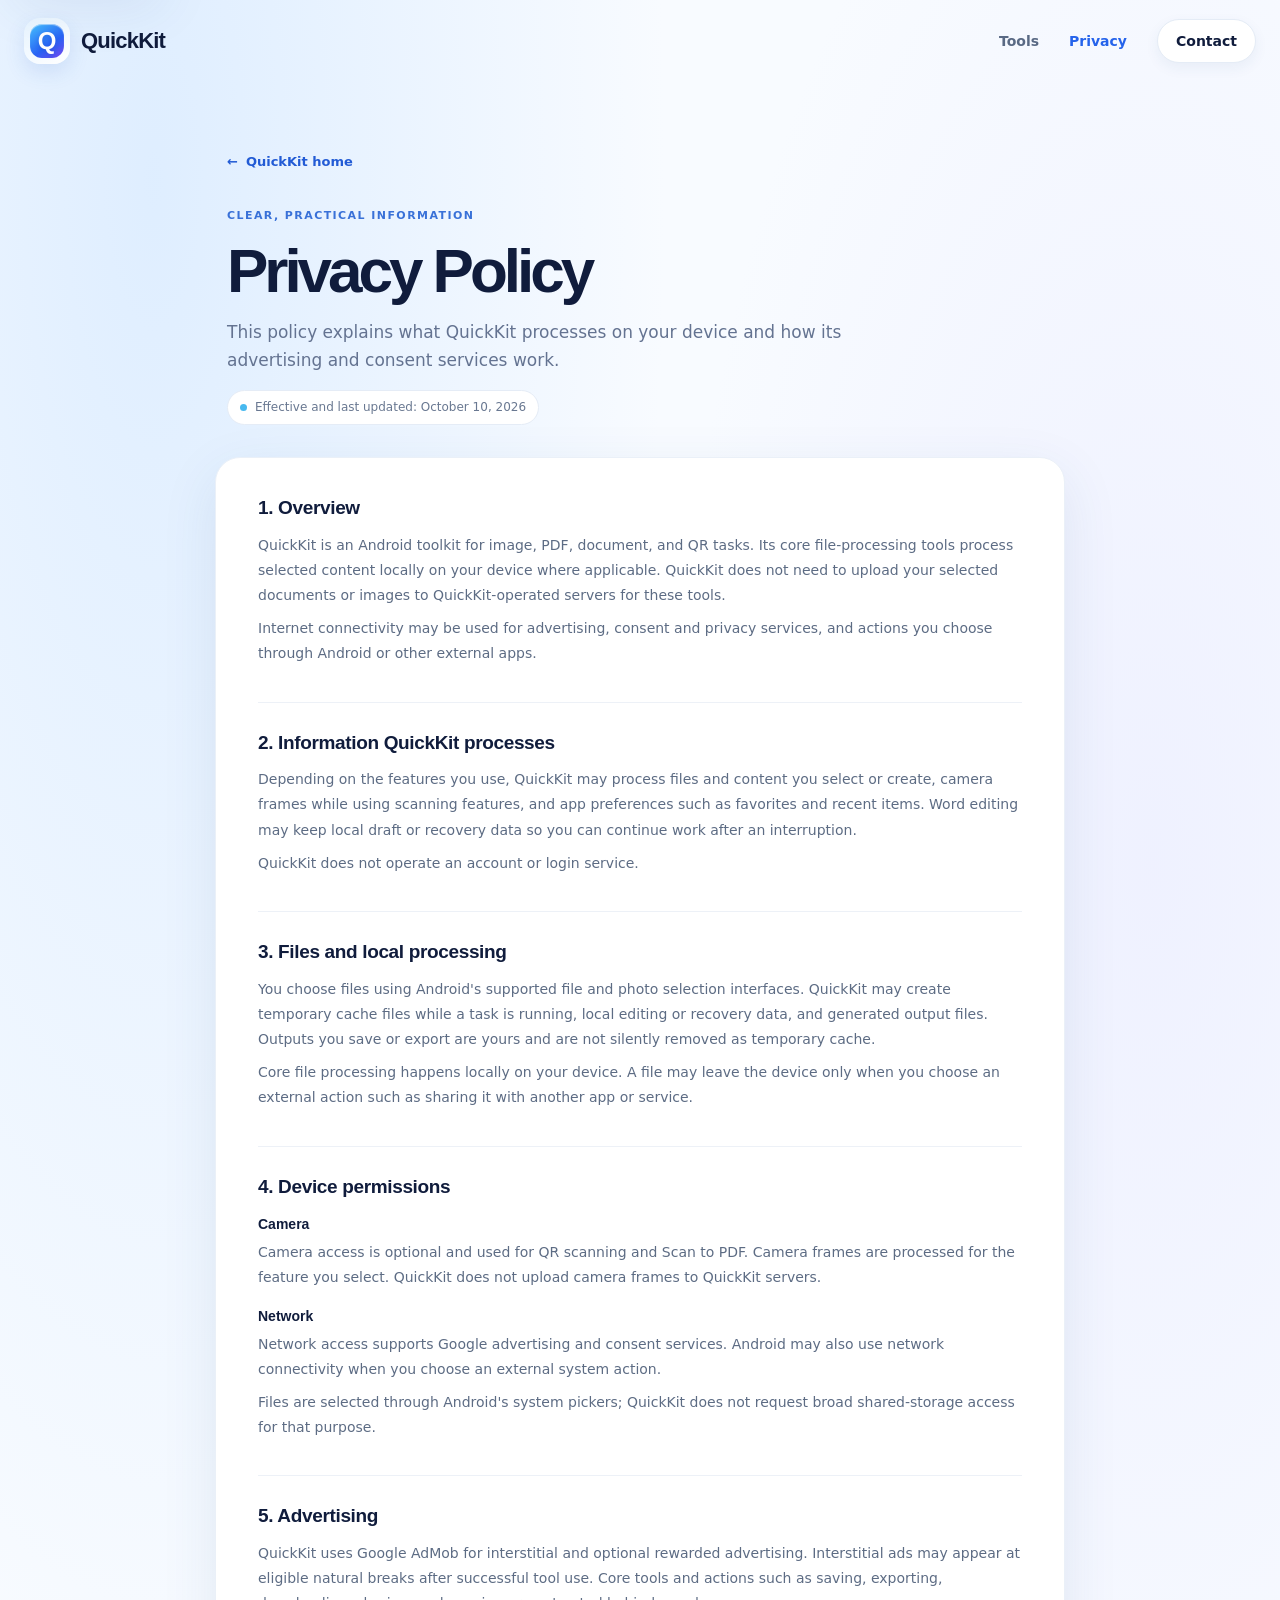
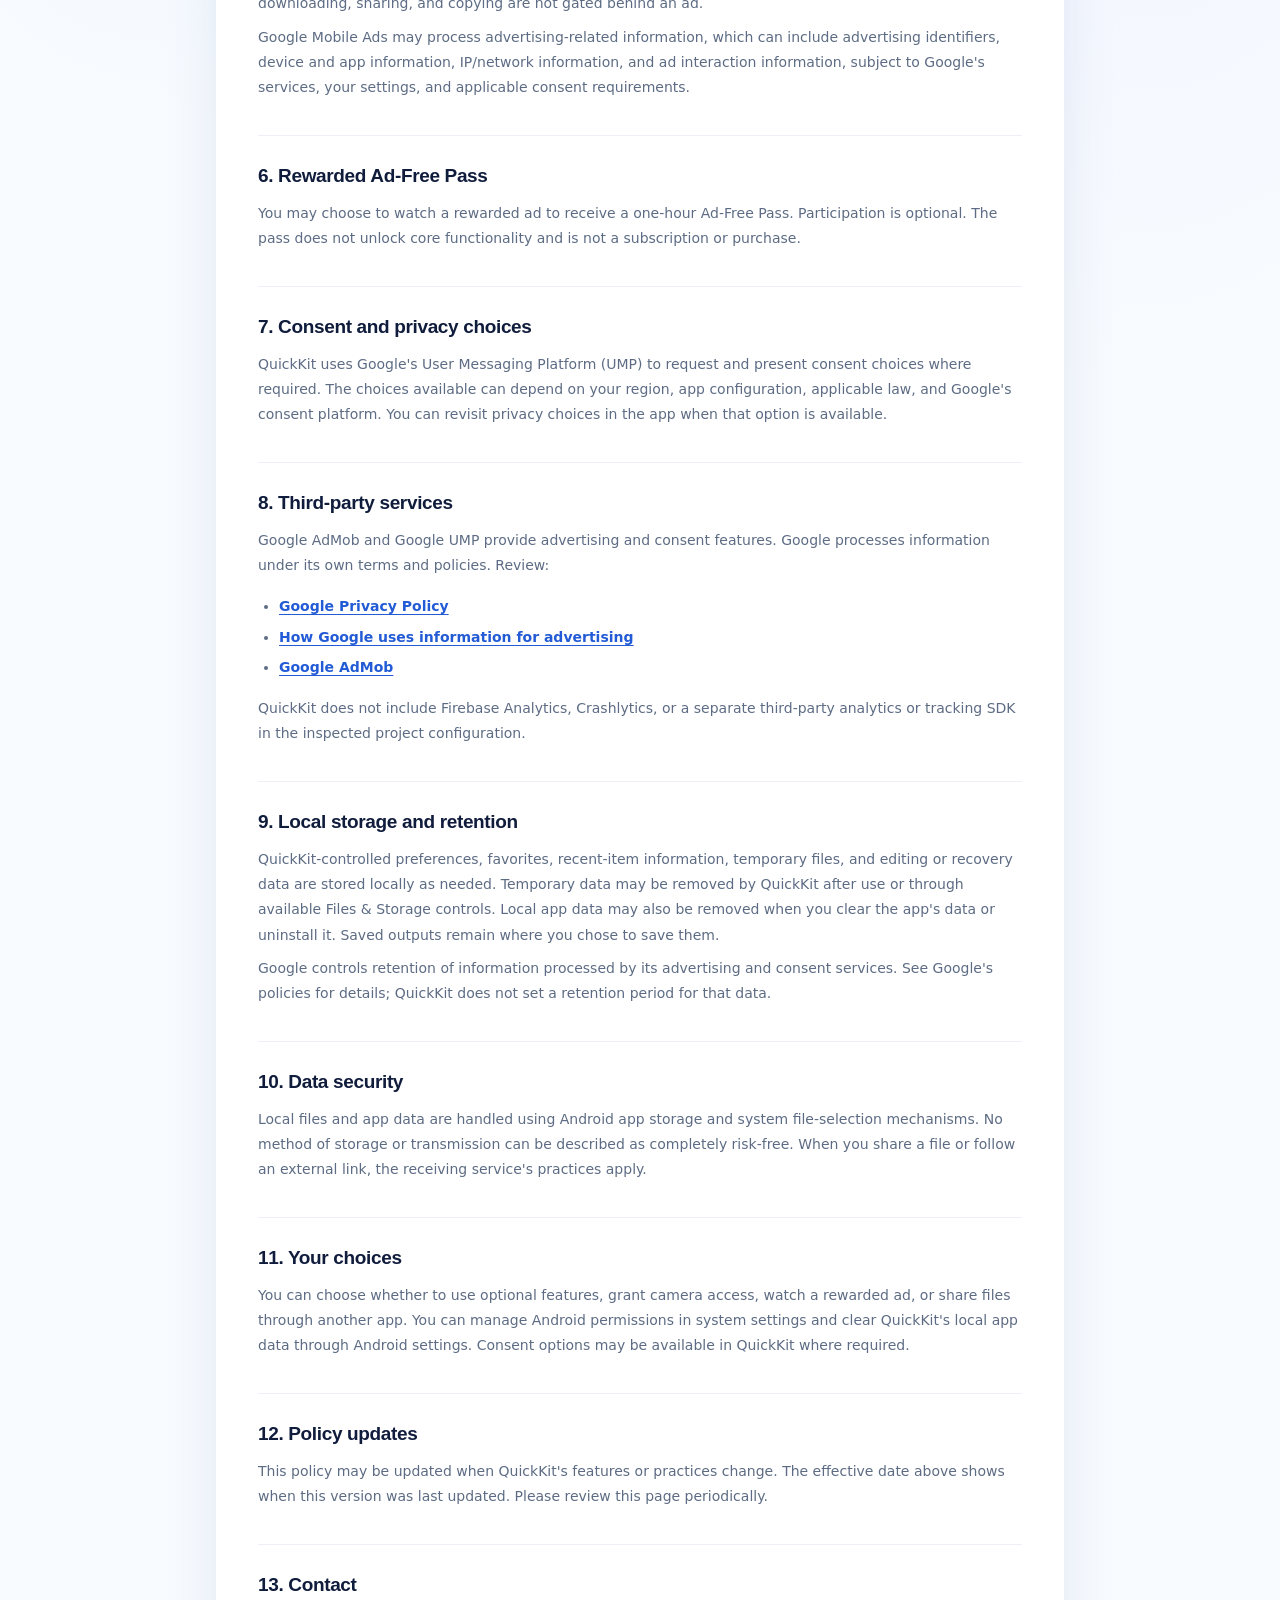
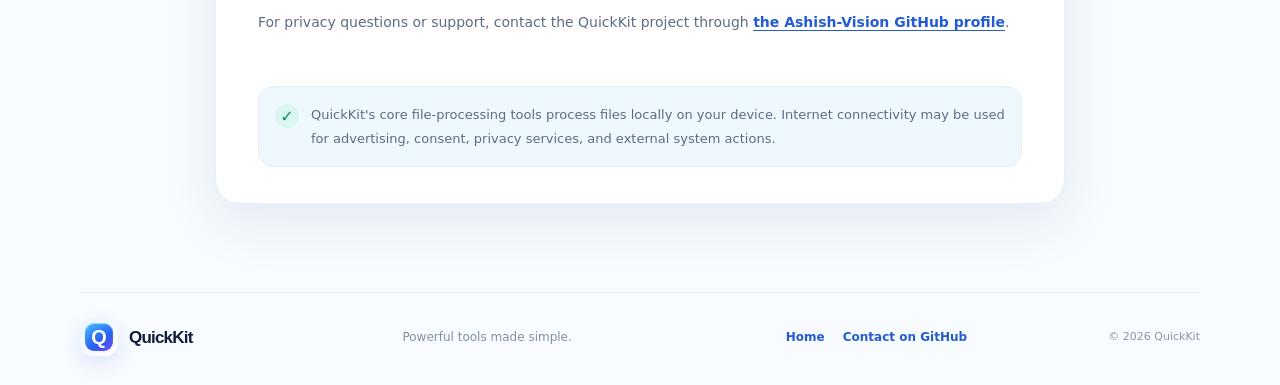
==== privacy.html @ 0df5fb2d "feat: launch QuickKit public site and privacy policy" ====
<!doctype html>
<html lang="en">
<head>
  <meta charset="utf-8">
  <meta name="viewport" content="width=device-width, initial-scale=1">
  <meta name="description" content="Read how QuickKit processes files, handles local app data, and uses Google advertising and consent services.">
  <meta name="theme-color" content="#f5f9ff">
  <link rel="canonical" href="https://ashish-vision.github.io/quickkit-site/privacy.html">
  <link rel="icon" href="favicon.svg" type="image/svg+xml">
  <link rel="stylesheet" href="styles.css">
  <title>Privacy Policy — QuickKit</title>
</head>
<body>
  <a class="skip-link" href="#main">Skip to content</a>
  <header class="site-header"><a class="brand" href="./" aria-label="QuickKit home"><span class="brand-mark" aria-hidden="true"><span>Q</span></span><span class="brand-name">QuickKit</span></a><nav aria-label="Main navigation"><a href="./#tools">Tools</a><a aria-current="page" href="privacy.html">Privacy</a><a class="nav-contact" href="https://github.com/Ashish-Vision">Contact</a></nav></header>
  <main id="main" class="policy-wrap">
    <div class="policy-intro"><a class="back-link" href="./"><span aria-hidden="true">←</span> QuickKit home</a><p class="eyebrow">Clear, practical information</p><h1>Privacy Policy</h1><p class="policy-lede">This policy explains what QuickKit processes on your device and how its advertising and consent services work.</p><div class="date-pill"><span class="date-dot"></span> Effective and last updated: October 10, 2026</div></div>
    <article class="policy-card">
      <section><h2>1. Overview</h2><p>QuickKit is an Android toolkit for image, PDF, document, and QR tasks. Its core file-processing tools process selected content locally on your device where applicable. QuickKit does not need to upload your selected documents or images to QuickKit-operated servers for these tools.</p><p>Internet connectivity may be used for advertising, consent and privacy services, and actions you choose through Android or other external apps.</p></section>
      <section><h2>2. Information QuickKit processes</h2><p>Depending on the features you use, QuickKit may process files and content you select or create, camera frames while using scanning features, and app preferences such as favorites and recent items. Word editing may keep local draft or recovery data so you can continue work after an interruption.</p><p>QuickKit does not operate an account or login service.</p></section>
      <section><h2>3. Files and local processing</h2><p>You choose files using Android's supported file and photo selection interfaces. QuickKit may create temporary cache files while a task is running, local editing or recovery data, and generated output files. Outputs you save or export are yours and are not silently removed as temporary cache.</p><p>Core file processing happens locally on your device. A file may leave the device only when you choose an external action such as sharing it with another app or service.</p></section>
      <section><h2>4. Device permissions</h2><h3>Camera</h3><p>Camera access is optional and used for QR scanning and Scan to PDF. Camera frames are processed for the feature you select. QuickKit does not upload camera frames to QuickKit servers.</p><h3>Network</h3><p>Network access supports Google advertising and consent services. Android may also use network connectivity when you choose an external system action.</p><p>Files are selected through Android's system pickers; QuickKit does not request broad shared-storage access for that purpose.</p></section>
      <section><h2>5. Advertising</h2><p>QuickKit uses Google AdMob for interstitial and optional rewarded advertising. Interstitial ads may appear at eligible natural breaks after successful tool use. Core tools and actions such as saving, exporting, downloading, sharing, and copying are not gated behind an ad.</p><p>Google Mobile Ads may process advertising-related information, which can include advertising identifiers, device and app information, IP/network information, and ad interaction information, subject to Google's services, your settings, and applicable consent requirements.</p></section>
      <section><h2>6. Rewarded Ad-Free Pass</h2><p>You may choose to watch a rewarded ad to receive a one-hour Ad-Free Pass. Participation is optional. The pass does not unlock core functionality and is not a subscription or purchase.</p></section>
      <section><h2>7. Consent and privacy choices</h2><p>QuickKit uses Google's User Messaging Platform (UMP) to request and present consent choices where required. The choices available can depend on your region, app configuration, applicable law, and Google's consent platform. You can revisit privacy choices in the app when that option is available.</p></section>
      <section><h2>8. Third-party services</h2><p>Google AdMob and Google UMP provide advertising and consent features. Google processes information under its own terms and policies. Review:</p><ul class="policy-links"><li><a href="https://policies.google.com/privacy">Google Privacy Policy</a></li><li><a href="https://policies.google.com/technologies/ads">How Google uses information for advertising</a></li><li><a href="https://admob.google.com/home/">Google AdMob</a></li></ul><p>QuickKit does not include Firebase Analytics, Crashlytics, or a separate third-party analytics or tracking SDK in the inspected project configuration.</p></section>
      <section><h2>9. Local storage and retention</h2><p>QuickKit-controlled preferences, favorites, recent-item information, temporary files, and editing or recovery data are stored locally as needed. Temporary data may be removed by QuickKit after use or through available Files &amp; Storage controls. Local app data may also be removed when you clear the app's data or uninstall it. Saved outputs remain where you chose to save them.</p><p>Google controls retention of information processed by its advertising and consent services. See Google's policies for details; QuickKit does not set a retention period for that data.</p></section>
      <section><h2>10. Data security</h2><p>Local files and app data are handled using Android app storage and system file-selection mechanisms. No method of storage or transmission can be described as completely risk-free. When you share a file or follow an external link, the receiving service's practices apply.</p></section>
      <section><h2>11. Your choices</h2><p>You can choose whether to use optional features, grant camera access, watch a rewarded ad, or share files through another app. You can manage Android permissions in system settings and clear QuickKit's local app data through Android settings. Consent options may be available in QuickKit where required.</p></section>
      <section><h2>12. Policy updates</h2><p>This policy may be updated when QuickKit's features or practices change. The effective date above shows when this version was last updated. Please review this page periodically.</p></section>
      <section><h2>13. Contact</h2><p>For privacy questions or support, contact the QuickKit project through <a href="https://github.com/Ashish-Vision">the Ashish-Vision GitHub profile</a>.</p></section>
      <div class="policy-footnote"><span class="check-icon" aria-hidden="true">✓</span><p>QuickKit's core file-processing tools process files locally on your device. Internet connectivity may be used for advertising, consent, privacy services, and external system actions.</p></div>
    </article>
  </main>
  <footer class="site-footer wrap"><a class="brand footer-brand" href="./"><span class="brand-mark brand-mark-small" aria-hidden="true"><span>Q</span></span><span class="brand-name">QuickKit</span></a><p>Powerful tools made simple.</p><div class="footer-links"><a href="./">Home</a><a href="https://github.com/Ashish-Vision">Contact on GitHub</a></div><small>© 2026 QuickKit</small></footer>
</body>
</html>
---- styles.css ----
:root{color-scheme:light;--ink:#101c3c;--muted:#647391;--blue:#2563eb;--sky:#eaf3ff;--line:#e5ecf6;--white:#fff;--shadow:0 18px 55px rgba(43,80,142,.10);font-family:'DM Sans',Inter,ui-sans-serif,system-ui,-apple-system,BlinkMacSystemFont,'Segoe UI',sans-serif;font-synthesis:none;text-rendering:optimizeLegibility;-webkit-font-smoothing:antialiased}
*{box-sizing:border-box}html{scroll-behavior:smooth;scroll-padding-top:90px}body{margin:0;color:var(--ink);background:radial-gradient(ellipse at 12% 5%,rgba(204,228,255,.58),transparent 32rem),radial-gradient(ellipse at 90% 24%,rgba(219,220,255,.32),transparent 30rem),#f8fbff;font-size:16px;line-height:1.6}a{color:#225bd5;text-underline-offset:3px}a:hover{color:#143f9d}a:focus-visible{outline:3px solid #f4a340;outline-offset:4px;border-radius:5px}.wrap{width:min(1120px,calc(100% - 48px));margin-inline:auto}.skip-link{position:absolute;left:12px;top:-60px;z-index:10;padding:10px 14px;background:#fff;border-radius:10px;box-shadow:var(--shadow)}.skip-link:focus{top:12px}.site-header{height:82px;width:min(1240px,calc(100% - 48px));margin:auto;display:flex;align-items:center;justify-content:space-between}.brand{display:inline-flex;align-items:center;gap:11px;text-decoration:none;color:var(--ink)}.brand-mark{display:grid;place-items:center;width:46px;height:46px;border-radius:16px;background:linear-gradient(145deg,#e7f4ff,#fff);box-shadow:0 8px 20px rgba(48,102,201,.13);position:relative}.brand-mark:before{content:'';position:absolute;inset:6px;border-radius:12px;background:linear-gradient(145deg,#45c1ff,#2963f4 60%,#7548ef);box-shadow:inset 0 1px 1px #ffffff90}.brand-mark span{position:relative;color:#fff;font:800 24px/1 Manrope,sans-serif;text-shadow:0 2px 4px #1849c455}.brand-name{font:800 22px/1 Manrope,sans-serif;letter-spacing:-.8px}.site-header nav{display:flex;align-items:center;gap:30px}.site-header nav a{color:#596984;text-decoration:none;font-size:14px;font-weight:600}.site-header nav a:hover,.site-header nav a[aria-current=page]{color:var(--blue)}.site-header nav .nav-contact{padding:10px 18px;background:#fff;border:1px solid var(--line);border-radius:999px;box-shadow:0 5px 14px #244b8010;color:var(--ink)}
.hero{display:grid;grid-template-columns:1.02fr .98fr;align-items:center;gap:40px;padding-top:66px;padding-bottom:96px;min-height:570px}.hero-copy{position:relative;z-index:1}.eyebrow{margin:0 0 14px;color:#3971d8;text-transform:uppercase;letter-spacing:.13em;font-size:11px;font-weight:800}.eyebrow-dot,.date-dot{display:inline-block;width:8px;height:8px;border-radius:50%;background:#48b9ef;box-shadow:0 0 0 4px #dcefff;margin-right:9px}.hero h1,.policy-intro h1,.not-found h1{font:800 clamp(46px,6vw,76px)/1.05 Manrope,ui-sans-serif,sans-serif;letter-spacing:-.065em;margin:0;max-width:620px}.hero h1 span{color:#3476ed;background:linear-gradient(90deg,#2e8af4,#555de9 85%);-webkit-background-clip:text;background-clip:text;-webkit-text-fill-color:transparent}.hero-lede{font-size:18px;line-height:1.7;max-width:490px;color:var(--muted);margin:22px 0 26px}.hero-actions{display:flex;gap:12px;flex-wrap:wrap}.button{min-height:48px;padding:0 19px;border-radius:14px;display:inline-flex;align-items:center;justify-content:center;gap:10px;text-decoration:none;font-size:14px;font-weight:700;transition:transform .18s ease,box-shadow .18s ease}.button:hover{transform:translateY(-2px)}.button-primary{color:#fff;background:linear-gradient(110deg,#248afa,#345eea);box-shadow:0 10px 22px #3075e538}.button-primary:hover{color:#fff;box-shadow:0 13px 28px #3075e550}.button-secondary{color:#31415e;background:#fff;border:1px solid #e1e9f5;box-shadow:0 5px 15px #244b800d}.button-secondary:hover{color:#173f9d}.trust-note{display:flex;align-items:center;gap:11px;margin-top:32px;color:#5c6d89;font-size:13px;font-weight:500}.check-icon{display:grid;place-items:center;width:24px;height:24px;flex:none;border-radius:50%;color:#128c77;background:#d9f7ef;font-weight:900}
.hero-art{min-height:410px;position:relative;display:grid;place-items:center}.hero-glow{position:absolute;width:370px;height:300px;top:62px;left:50%;transform:translateX(-50%);background:linear-gradient(135deg,#d5f0ff,#dfe3ff 70%,#f1e4ff);filter:blur(5px);border-radius:48% 52% 61% 39%/43% 40% 60% 57%;opacity:.75}.orbit{position:absolute;z-index:0;border:1px solid #b8d2f466;border-radius:50%;transform:rotate(-25deg)}.orbit-one{width:440px;height:270px}.orbit-two{width:380px;height:220px;transform:rotate(42deg)}.app-card{z-index:1;width:min(330px,77%);padding:23px 23px 19px;background:rgba(255,255,255,.88);border:1px solid #fff;border-radius:27px;box-shadow:0 30px 60px #294b811c,0 5px 18px #3a67aa12;transform:rotate(-3deg)}.app-card-head{display:flex;align-items:center;gap:11px}.brand-mark-small{width:38px;height:38px;border-radius:13px}.brand-mark-small:before{inset:5px;border-radius:9px}.brand-mark-small span{font-size:20px}.app-card-head strong,.app-card-head small{display:block}.app-card-head strong{font:800 19px Manrope,sans-serif;letter-spacing:-.6px}.app-card-head small{font-size:11px;color:#7b89a2;margin-top:2px}.sparkle{margin-left:auto;color:#f6b74e;font-size:24px}.app-card-grid{display:grid;grid-template-columns:repeat(2,1fr);gap:12px;margin-top:22px}.mini-tool{height:91px;border-radius:18px;display:flex;flex-direction:column;justify-content:center;align-items:center;gap:5px}.mini-tool span{font:800 23px Manrope,sans-serif}.mini-tool small{font-size:11px;font-weight:700;color:#596984}.mini-blue{background:linear-gradient(145deg,#edf7ff,#dcecff);color:#2581e5}.mini-rose{background:linear-gradient(145deg,#fff1f2,#ffe0e8);color:#ef556b}.mini-violet{background:linear-gradient(145deg,#f5f0ff,#e7e1ff);color:#7957d8}.mini-green{background:linear-gradient(145deg,#e9fff7,#d4f8ec);color:#17a47e}.app-card-footer{border-top:1px solid #edf1f7;margin-top:17px;padding-top:12px;display:flex;justify-content:space-between;color:#8390a6;font-size:10px}.tiny-arrow{color:#3674e4;font-size:17px}.float-card{position:absolute;z-index:2;display:flex;align-items:center;gap:9px;padding:10px 13px 10px 9px;background:#ffffffdc;border:1px solid #fff;border-radius:16px;box-shadow:0 12px 28px #34598c20;color:#53627c;font-size:12px;font-weight:700;backdrop-filter:blur(9px);animation:float 5s ease-in-out infinite}.float-image{top:42px;left:3%}.float-pdf{top:32px;right:1%;animation-delay:-1s}.float-doc{bottom:52px;left:2%;animation-delay:-2s}.float-qr{right:0;bottom:43px;animation-delay:-3s}.tile-icon{width:44px;height:44px;border-radius:15px;display:grid;place-items:center;box-shadow:inset 0 1px #ffffffbd,0 5px 10px #193d7912}.tile-icon svg{width:22px;height:22px;fill:none;stroke:currentColor;stroke-width:1.8;stroke-linecap:round;stroke-linejoin:round}.icon-image{background:linear-gradient(145deg,#e5f4ff,#bfddff);color:#237ee6}.icon-pdf{background:linear-gradient(145deg,#fff0f2,#ffd7df);color:#eb526c}.icon-doc{background:linear-gradient(145deg,#f4f0ff,#ded5ff);color:#7956d8}.icon-qr{background:linear-gradient(145deg,#e9fff6,#c8f5e5);color:#12a27c}@keyframes float{0%,100%{transform:translateY(0)}50%{transform:translateY(-8px)}}
.tools-section{padding:32px 0 92px}.section-heading{display:flex;justify-content:space-between;align-items:end;gap:24px;margin-bottom:26px}.section-heading h2,.privacy-band h2{font:800 clamp(28px,4vw,42px)/1.15 Manrope,sans-serif;letter-spacing:-.045em;margin:0}.section-heading>p{max-width:340px;margin:0 0 4px;color:var(--muted);font-size:14px}.tool-grid{display:grid;grid-template-columns:repeat(4,1fr);gap:16px}.tool-card{min-height:235px;padding:23px 22px;border:1px solid #fff;border-radius:23px;box-shadow:0 12px 30px #3258870c;transition:transform .2s ease,box-shadow .2s ease}.tool-card:hover{transform:translateY(-4px);box-shadow:0 18px 36px #32588717}.card-blue{background:linear-gradient(150deg,#fff,#f1f8ff)}.card-rose{background:linear-gradient(150deg,#fff,#fff3f5)}.card-violet{background:linear-gradient(150deg,#fff,#f7f3ff)}.card-green{background:linear-gradient(150deg,#fff,#effcf7)}.tool-card-top{display:flex;align-items:center;justify-content:space-between}.card-index{font:700 11px Manrope,sans-serif;color:#a4b0c3}.tool-card h3{font:800 17px Manrope,sans-serif;letter-spacing:-.3px;margin:18px 0 6px}.tool-card p{margin:0;color:#6e7c94;font-size:13px;line-height:1.65}.privacy-band{display:flex;align-items:center;gap:22px;padding:31px 36px;margin-bottom:75px;border:1px solid #fff;border-radius:25px;background:linear-gradient(110deg,#ebf6ff,#f1f2ff 80%);box-shadow:var(--shadow)}.privacy-symbol{width:58px;height:58px;display:grid;place-items:center;flex:none;border-radius:19px;background:#fff;box-shadow:0 8px 20px #31588d13}.privacy-symbol svg{width:32px;height:32px;fill:none;stroke:#3580e9;stroke-width:2;stroke-linecap:round;stroke-linejoin:round}.privacy-band .eyebrow{margin-bottom:4px}.privacy-band h2{font-size:22px}.privacy-band>div:nth-child(2)>p:last-child{max-width:610px;margin:7px 0 0;color:#667590;font-size:13px}.text-link{white-space:nowrap;margin-left:auto;text-decoration:none;font-size:13px;font-weight:700}.site-footer{display:grid;grid-template-columns:1fr 1.2fr 1fr auto;align-items:center;gap:18px;padding-top:25px;padding-bottom:29px;border-top:1px solid #e4ebf5}.footer-brand .brand-name{font-size:17px}.site-footer>p{margin:0;color:#8290a5;font-size:12px}.footer-links{display:flex;gap:18px}.footer-links a{font-size:12px;font-weight:600;text-decoration:none}.site-footer>small{color:#8996aa;font-size:11px}
.policy-wrap{width:min(850px,calc(100% - 40px));margin:48px auto 88px}.policy-intro{padding:18px 12px 32px}.back-link{display:inline-flex;gap:8px;align-items:center;margin-bottom:34px;text-decoration:none;font-size:13px;font-weight:700}.policy-intro h1{font-size:clamp(42px,7vw,62px)}.policy-lede{max-width:620px;margin:16px 0;color:var(--muted);font-size:17px}.date-pill{display:inline-flex;align-items:center;padding:7px 12px;background:#fff;border:1px solid var(--line);border-radius:999px;color:#697891;font-size:12px}.date-dot{width:7px;height:7px;margin-right:8px;box-shadow:none}.policy-card{padding:10px 42px 36px;background:#fff;border:1px solid #eaf0f8;border-radius:25px;box-shadow:var(--shadow)}.policy-card section{padding:27px 0;border-bottom:1px solid #edf1f7}.policy-card section:last-of-type{border-bottom:0}.policy-card h2{font:800 19px/1.35 Manrope,sans-serif;letter-spacing:-.35px;margin:0 0 12px}.policy-card h3{font:700 14px Manrope,sans-serif;margin:17px 0 5px}.policy-card p,.policy-card li{font-size:14px;line-height:1.8;color:#5d6c84}.policy-card p{margin:8px 0}.policy-card ul{padding-left:21px}.policy-card li+li{margin-top:5px}.policy-card a{font-weight:600}.policy-footnote{display:flex;gap:12px;align-items:flex-start;padding:16px;background:#eff7ff;border:1px solid #e1efff;border-radius:15px;margin-top:16px}.policy-footnote p{margin:0;font-size:13px}.policy-footnote .check-icon{margin-top:1px}.not-found{min-height:100vh;display:flex;flex-direction:column;align-items:flex-start;justify-content:center;width:min(650px,calc(100% - 40px));margin:auto}.not-found .eyebrow{margin-top:50px}.not-found h1{font-size:clamp(42px,8vw,66px)}.not-found>p:not(.eyebrow){color:var(--muted);margin:12px 0 24px}
@media(max-width:900px){.hero{gap:12px;padding-top:48px;padding-bottom:70px;min-height:520px}.hero-art{transform:scale(.91);margin-inline:-20px}.tool-grid{grid-template-columns:repeat(2,1fr)}.tool-card{min-height:205px}.site-footer{grid-template-columns:1fr 1fr}.footer-links{justify-content:flex-end}.site-footer>small{text-align:right}}
@media(max-width:620px){body{font-size:15px}.wrap{width:min(100% - 36px,500px)}.site-header{height:70px;width:calc(100% - 32px)}.brand-mark{width:41px;height:41px;border-radius:14px}.brand-name{font-size:20px}.site-header nav{gap:14px}.site-header nav a{font-size:12px}.site-header nav .nav-contact{padding:8px 12px}.hero{display:flex;flex-direction:column;align-items:stretch;padding-top:42px;padding-bottom:54px;gap:16px}.hero h1{font-size:clamp(47px,13vw,66px)}.hero-lede{font-size:16px;margin:17px 0 21px}.hero-actions{gap:9px}.button{min-height:46px;padding-inline:14px;font-size:12px;border-radius:12px}.trust-note{margin-top:21px;font-size:12px}.hero-art{width:100%;min-height:340px;transform:none;margin:0}.hero-glow{width:min(90vw,340px);height:260px;top:46px}.orbit-one{width:100%;max-width:400px;height:235px}.orbit-two{width:88%;height:200px}.app-card{width:min(280px,76%);padding:18px;border-radius:23px}.app-card-grid{gap:9px;margin-top:16px}.mini-tool{height:74px}.float-card{gap:6px;padding:7px 10px 7px 7px;font-size:10px;border-radius:13px}.float-card .tile-icon{width:35px;height:35px;border-radius:12px}.float-card .tile-icon svg{width:18px;height:18px}.float-image{left:0;top:30px}.float-pdf{right:0;top:19px}.float-doc{left:0;bottom:26px}.float-qr{right:0;bottom:21px}.tools-section{padding:14px 0 58px}.section-heading{display:block;margin-bottom:18px}.section-heading h2{font-size:30px}.section-heading>p{margin-top:9px;font-size:13px}.tool-grid{gap:11px}.tool-card{min-height:190px;padding:17px 15px;border-radius:18px}.tool-card .tile-icon{width:39px;height:39px;border-radius:13px}.tool-card h3{font-size:15px;margin-top:14px}.tool-card p{font-size:12px;line-height:1.55}.privacy-band{width:calc(100% - 36px);padding:20px;display:grid;grid-template-columns:48px 1fr;gap:13px;border-radius:20px;margin-bottom:51px}.privacy-symbol{width:46px;height:46px;border-radius:15px}.privacy-symbol svg{width:27px}.privacy-band h2{font-size:19px}.privacy-band>div:nth-child(2)>p:last-child{font-size:12px}.text-link{grid-column:2;margin:0;font-size:12px}.site-footer{width:calc(100% - 36px);grid-template-columns:1fr auto;gap:12px;padding-top:19px;padding-bottom:22px}.site-footer>p{display:none}.footer-links{grid-column:1/-1;justify-content:flex-start;gap:18px}.site-footer>small{grid-column:2;grid-row:1;text-align:right}.policy-wrap{width:calc(100% - 28px);margin:26px auto 55px}.policy-intro{padding:10px 4px 22px}.back-link{margin-bottom:26px}.policy-intro h1{font-size:46px}.policy-lede{font-size:15px}.policy-card{padding:4px 20px 24px;border-radius:20px}.policy-card section{padding:22px 0}.policy-card h2{font-size:17px}.policy-card p,.policy-card li{font-size:13px}.policy-footnote{padding:13px}.policy-footnote p{font-size:12px}}
@media(prefers-reduced-motion:reduce){*,*::before,*::after{scroll-behavior:auto!important;animation-duration:.01ms!important;animation-iteration-count:1!important;transition-duration:.01ms!important}}
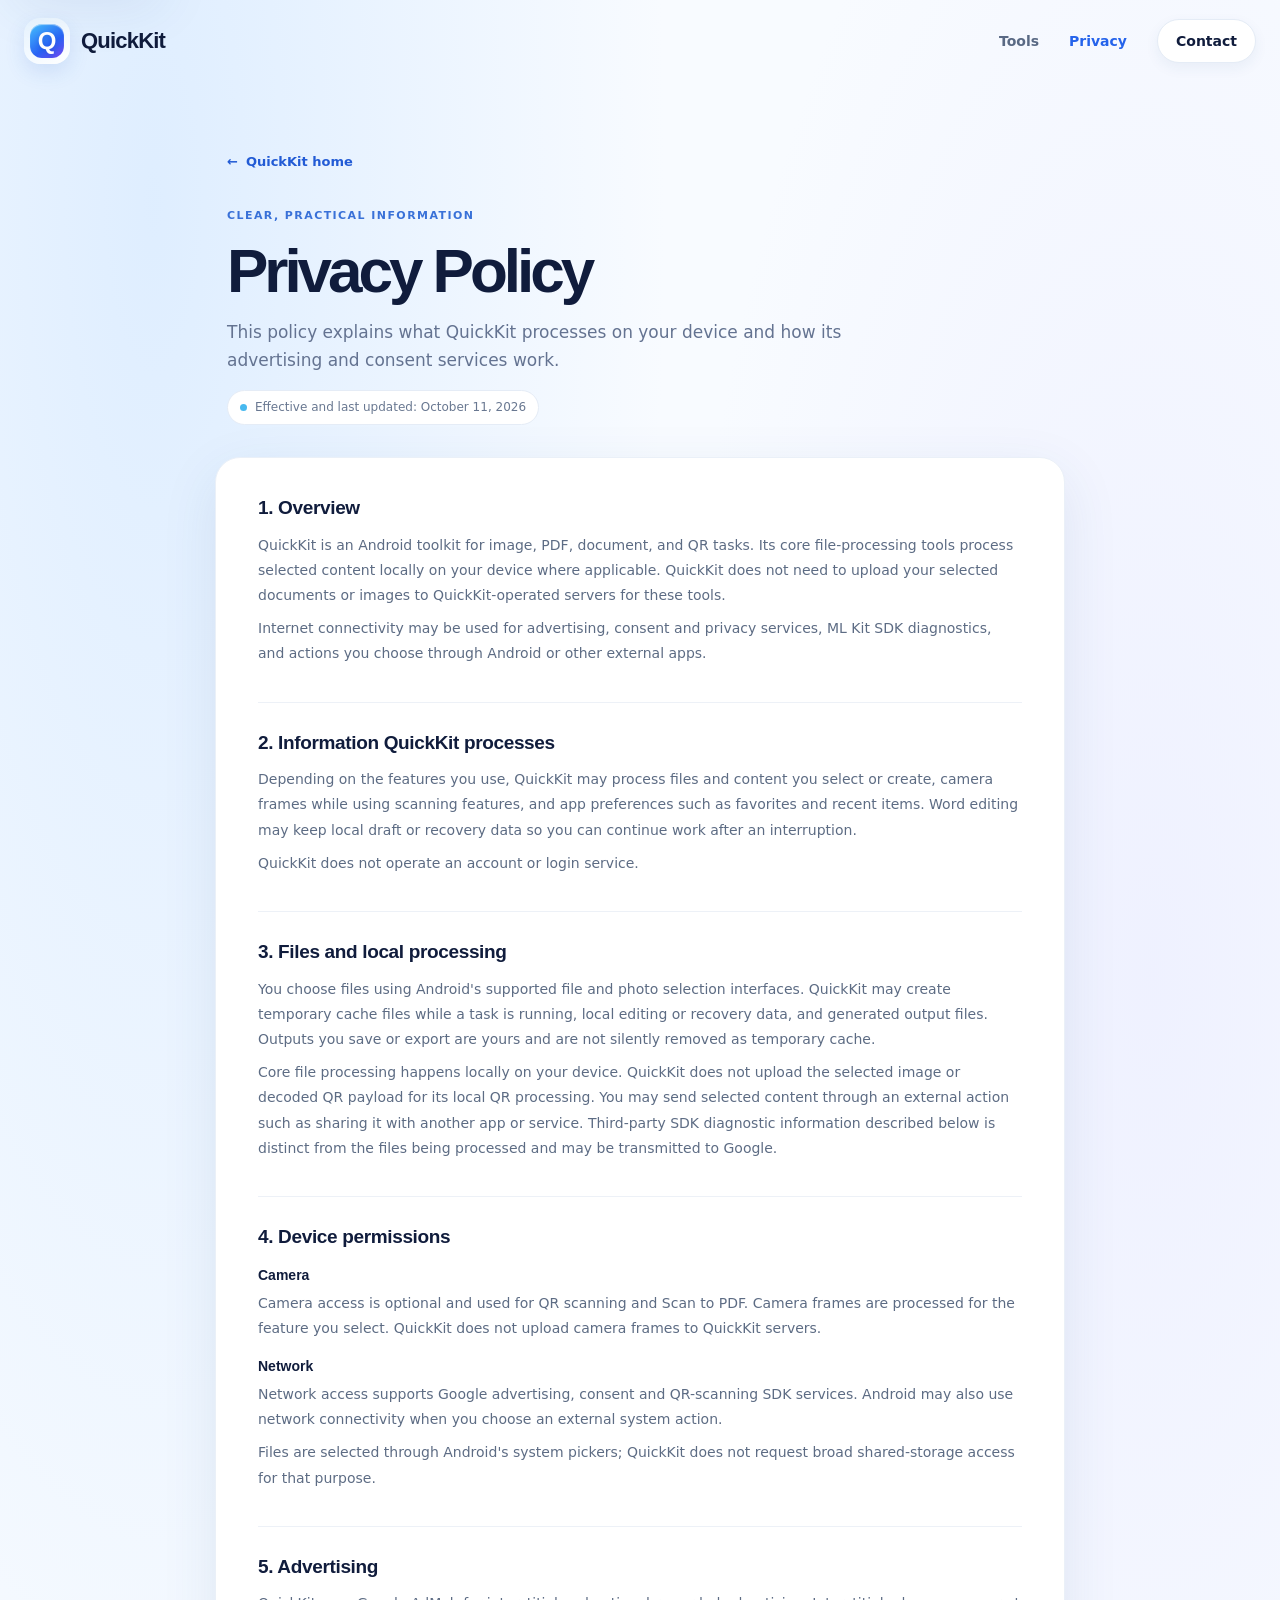
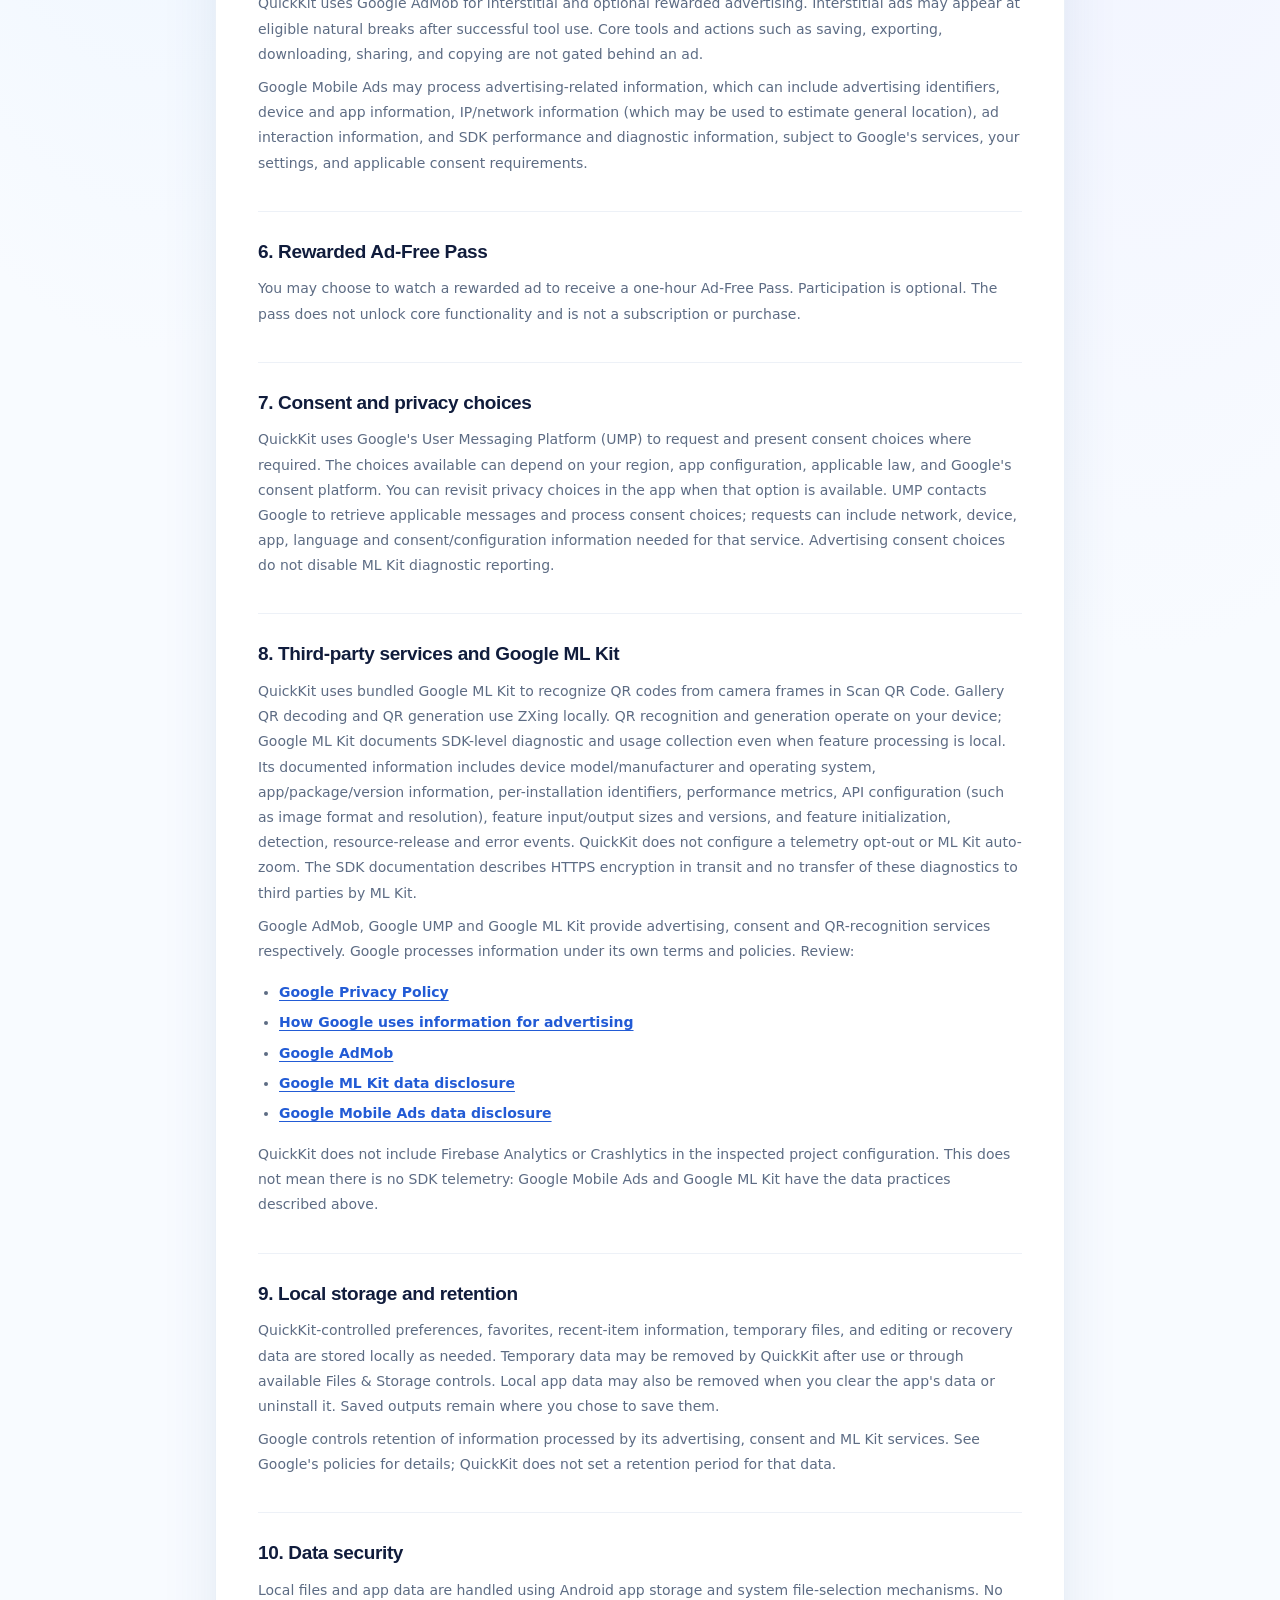
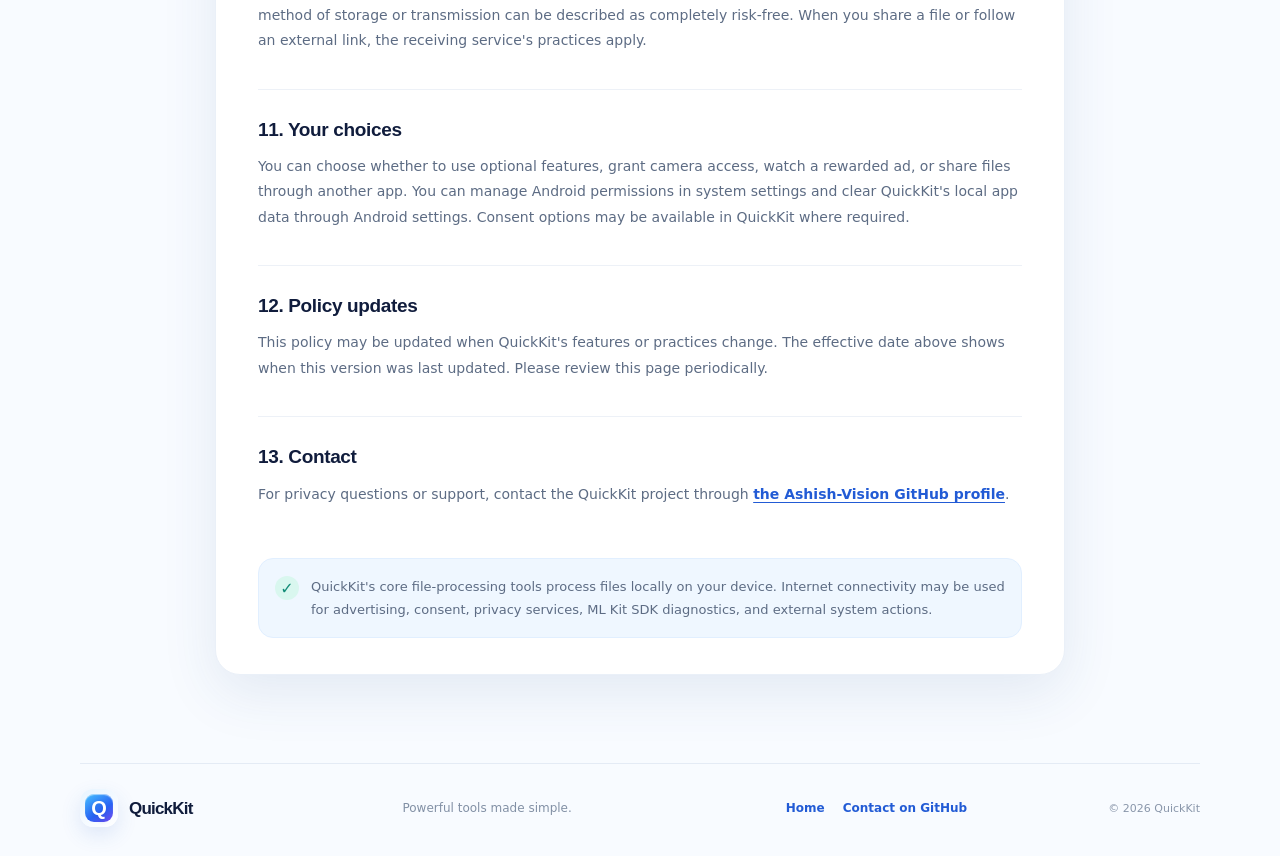
==== commit 4c589dd7: "docs: update QuickKit privacy policy for ML Kit disclosure" ====
--- a/privacy.html
+++ b/privacy.html
@@ -3,7 +3,7 @@
 <head>
   <meta charset="utf-8">
   <meta name="viewport" content="width=device-width, initial-scale=1">
-  <meta name="description" content="Read how QuickKit processes files, handles local app data, and uses Google advertising and consent services.">
+  <meta name="description" content="Read how QuickKit processes files, handles local app data, and uses Google advertising, consent and QR-scanning SDK services.">
   <meta name="theme-color" content="#f5f9ff">
   <link rel="canonical" href="https://ashish-vision.github.io/quickkit-site/privacy.html">
   <link rel="icon" href="favicon.svg" type="image/svg+xml">
@@ -14,22 +14,22 @@
   <a class="skip-link" href="#main">Skip to content</a>
   <header class="site-header"><a class="brand" href="./" aria-label="QuickKit home"><span class="brand-mark" aria-hidden="true"><span>Q</span></span><span class="brand-name">QuickKit</span></a><nav aria-label="Main navigation"><a href="./#tools">Tools</a><a aria-current="page" href="privacy.html">Privacy</a><a class="nav-contact" href="https://github.com/Ashish-Vision">Contact</a></nav></header>
   <main id="main" class="policy-wrap">
-    <div class="policy-intro"><a class="back-link" href="./"><span aria-hidden="true">←</span> QuickKit home</a><p class="eyebrow">Clear, practical information</p><h1>Privacy Policy</h1><p class="policy-lede">This policy explains what QuickKit processes on your device and how its advertising and consent services work.</p><div class="date-pill"><span class="date-dot"></span> Effective and last updated: October 10, 2026</div></div>
+    <div class="policy-intro"><a class="back-link" href="./"><span aria-hidden="true">←</span> QuickKit home</a><p class="eyebrow">Clear, practical information</p><h1>Privacy Policy</h1><p class="policy-lede">This policy explains what QuickKit processes on your device and how its advertising and consent services work.</p><div class="date-pill"><span class="date-dot"></span> Effective and last updated: October 11, 2026</div></div>
     <article class="policy-card">
-      <section><h2>1. Overview</h2><p>QuickKit is an Android toolkit for image, PDF, document, and QR tasks. Its core file-processing tools process selected content locally on your device where applicable. QuickKit does not need to upload your selected documents or images to QuickKit-operated servers for these tools.</p><p>Internet connectivity may be used for advertising, consent and privacy services, and actions you choose through Android or other external apps.</p></section>
+      <section><h2>1. Overview</h2><p>QuickKit is an Android toolkit for image, PDF, document, and QR tasks. Its core file-processing tools process selected content locally on your device where applicable. QuickKit does not need to upload your selected documents or images to QuickKit-operated servers for these tools.</p><p>Internet connectivity may be used for advertising, consent and privacy services, ML Kit SDK diagnostics, and actions you choose through Android or other external apps.</p></section>
       <section><h2>2. Information QuickKit processes</h2><p>Depending on the features you use, QuickKit may process files and content you select or create, camera frames while using scanning features, and app preferences such as favorites and recent items. Word editing may keep local draft or recovery data so you can continue work after an interruption.</p><p>QuickKit does not operate an account or login service.</p></section>
-      <section><h2>3. Files and local processing</h2><p>You choose files using Android's supported file and photo selection interfaces. QuickKit may create temporary cache files while a task is running, local editing or recovery data, and generated output files. Outputs you save or export are yours and are not silently removed as temporary cache.</p><p>Core file processing happens locally on your device. A file may leave the device only when you choose an external action such as sharing it with another app or service.</p></section>
-      <section><h2>4. Device permissions</h2><h3>Camera</h3><p>Camera access is optional and used for QR scanning and Scan to PDF. Camera frames are processed for the feature you select. QuickKit does not upload camera frames to QuickKit servers.</p><h3>Network</h3><p>Network access supports Google advertising and consent services. Android may also use network connectivity when you choose an external system action.</p><p>Files are selected through Android's system pickers; QuickKit does not request broad shared-storage access for that purpose.</p></section>
-      <section><h2>5. Advertising</h2><p>QuickKit uses Google AdMob for interstitial and optional rewarded advertising. Interstitial ads may appear at eligible natural breaks after successful tool use. Core tools and actions such as saving, exporting, downloading, sharing, and copying are not gated behind an ad.</p><p>Google Mobile Ads may process advertising-related information, which can include advertising identifiers, device and app information, IP/network information, and ad interaction information, subject to Google's services, your settings, and applicable consent requirements.</p></section>
+      <section><h2>3. Files and local processing</h2><p>You choose files using Android's supported file and photo selection interfaces. QuickKit may create temporary cache files while a task is running, local editing or recovery data, and generated output files. Outputs you save or export are yours and are not silently removed as temporary cache.</p><p>Core file processing happens locally on your device. QuickKit does not upload the selected image or decoded QR payload for its local QR processing. You may send selected content through an external action such as sharing it with another app or service. Third-party SDK diagnostic information described below is distinct from the files being processed and may be transmitted to Google.</p></section>
+      <section><h2>4. Device permissions</h2><h3>Camera</h3><p>Camera access is optional and used for QR scanning and Scan to PDF. Camera frames are processed for the feature you select. QuickKit does not upload camera frames to QuickKit servers.</p><h3>Network</h3><p>Network access supports Google advertising, consent and QR-scanning SDK services. Android may also use network connectivity when you choose an external system action.</p><p>Files are selected through Android's system pickers; QuickKit does not request broad shared-storage access for that purpose.</p></section>
+      <section><h2>5. Advertising</h2><p>QuickKit uses Google AdMob for interstitial and optional rewarded advertising. Interstitial ads may appear at eligible natural breaks after successful tool use. Core tools and actions such as saving, exporting, downloading, sharing, and copying are not gated behind an ad.</p><p>Google Mobile Ads may process advertising-related information, which can include advertising identifiers, device and app information, IP/network information (which may be used to estimate general location), ad interaction information, and SDK performance and diagnostic information, subject to Google's services, your settings, and applicable consent requirements.</p></section>
       <section><h2>6. Rewarded Ad-Free Pass</h2><p>You may choose to watch a rewarded ad to receive a one-hour Ad-Free Pass. Participation is optional. The pass does not unlock core functionality and is not a subscription or purchase.</p></section>
-      <section><h2>7. Consent and privacy choices</h2><p>QuickKit uses Google's User Messaging Platform (UMP) to request and present consent choices where required. The choices available can depend on your region, app configuration, applicable law, and Google's consent platform. You can revisit privacy choices in the app when that option is available.</p></section>
-      <section><h2>8. Third-party services</h2><p>Google AdMob and Google UMP provide advertising and consent features. Google processes information under its own terms and policies. Review:</p><ul class="policy-links"><li><a href="https://policies.google.com/privacy">Google Privacy Policy</a></li><li><a href="https://policies.google.com/technologies/ads">How Google uses information for advertising</a></li><li><a href="https://admob.google.com/home/">Google AdMob</a></li></ul><p>QuickKit does not include Firebase Analytics, Crashlytics, or a separate third-party analytics or tracking SDK in the inspected project configuration.</p></section>
-      <section><h2>9. Local storage and retention</h2><p>QuickKit-controlled preferences, favorites, recent-item information, temporary files, and editing or recovery data are stored locally as needed. Temporary data may be removed by QuickKit after use or through available Files &amp; Storage controls. Local app data may also be removed when you clear the app's data or uninstall it. Saved outputs remain where you chose to save them.</p><p>Google controls retention of information processed by its advertising and consent services. See Google's policies for details; QuickKit does not set a retention period for that data.</p></section>
+      <section><h2>7. Consent and privacy choices</h2><p>QuickKit uses Google's User Messaging Platform (UMP) to request and present consent choices where required. The choices available can depend on your region, app configuration, applicable law, and Google's consent platform. You can revisit privacy choices in the app when that option is available. UMP contacts Google to retrieve applicable messages and process consent choices; requests can include network, device, app, language and consent/configuration information needed for that service. Advertising consent choices do not disable ML Kit diagnostic reporting.</p></section>
+      <section><h2>8. Third-party services and Google ML Kit</h2><p>QuickKit uses bundled Google ML Kit to recognize QR codes from camera frames in Scan QR Code. Gallery QR decoding and QR generation use ZXing locally. QR recognition and generation operate on your device; Google ML Kit documents SDK-level diagnostic and usage collection even when feature processing is local. Its documented information includes device model/manufacturer and operating system, app/package/version information, per-installation identifiers, performance metrics, API configuration (such as image format and resolution), feature input/output sizes and versions, and feature initialization, detection, resource-release and error events. QuickKit does not configure a telemetry opt-out or ML Kit auto-zoom. The SDK documentation describes HTTPS encryption in transit and no transfer of these diagnostics to third parties by ML Kit.</p><p>Google AdMob, Google UMP and Google ML Kit provide advertising, consent and QR-recognition services respectively. Google processes information under its own terms and policies. Review:</p><ul class="policy-links"><li><a href="https://policies.google.com/privacy">Google Privacy Policy</a></li><li><a href="https://policies.google.com/technologies/ads">How Google uses information for advertising</a></li><li><a href="https://admob.google.com/home/">Google AdMob</a></li><li><a href="https://developers.google.com/ml-kit/android-data-disclosure">Google ML Kit data disclosure</a></li><li><a href="https://developers.google.com/admob/android/privacy/play-data-disclosure">Google Mobile Ads data disclosure</a></li></ul><p>QuickKit does not include Firebase Analytics or Crashlytics in the inspected project configuration. This does not mean there is no SDK telemetry: Google Mobile Ads and Google ML Kit have the data practices described above.</p></section>
+      <section><h2>9. Local storage and retention</h2><p>QuickKit-controlled preferences, favorites, recent-item information, temporary files, and editing or recovery data are stored locally as needed. Temporary data may be removed by QuickKit after use or through available Files &amp; Storage controls. Local app data may also be removed when you clear the app's data or uninstall it. Saved outputs remain where you chose to save them.</p><p>Google controls retention of information processed by its advertising, consent and ML Kit services. See Google's policies for details; QuickKit does not set a retention period for that data.</p></section>
       <section><h2>10. Data security</h2><p>Local files and app data are handled using Android app storage and system file-selection mechanisms. No method of storage or transmission can be described as completely risk-free. When you share a file or follow an external link, the receiving service's practices apply.</p></section>
       <section><h2>11. Your choices</h2><p>You can choose whether to use optional features, grant camera access, watch a rewarded ad, or share files through another app. You can manage Android permissions in system settings and clear QuickKit's local app data through Android settings. Consent options may be available in QuickKit where required.</p></section>
       <section><h2>12. Policy updates</h2><p>This policy may be updated when QuickKit's features or practices change. The effective date above shows when this version was last updated. Please review this page periodically.</p></section>
       <section><h2>13. Contact</h2><p>For privacy questions or support, contact the QuickKit project through <a href="https://github.com/Ashish-Vision">the Ashish-Vision GitHub profile</a>.</p></section>
-      <div class="policy-footnote"><span class="check-icon" aria-hidden="true">✓</span><p>QuickKit's core file-processing tools process files locally on your device. Internet connectivity may be used for advertising, consent, privacy services, and external system actions.</p></div>
+      <div class="policy-footnote"><span class="check-icon" aria-hidden="true">✓</span><p>QuickKit's core file-processing tools process files locally on your device. Internet connectivity may be used for advertising, consent, privacy services, ML Kit SDK diagnostics, and external system actions.</p></div>
     </article>
   </main>
   <footer class="site-footer wrap"><a class="brand footer-brand" href="./"><span class="brand-mark brand-mark-small" aria-hidden="true"><span>Q</span></span><span class="brand-name">QuickKit</span></a><p>Powerful tools made simple.</p><div class="footer-links"><a href="./">Home</a><a href="https://github.com/Ashish-Vision">Contact on GitHub</a></div><small>© 2026 QuickKit</small></footer>
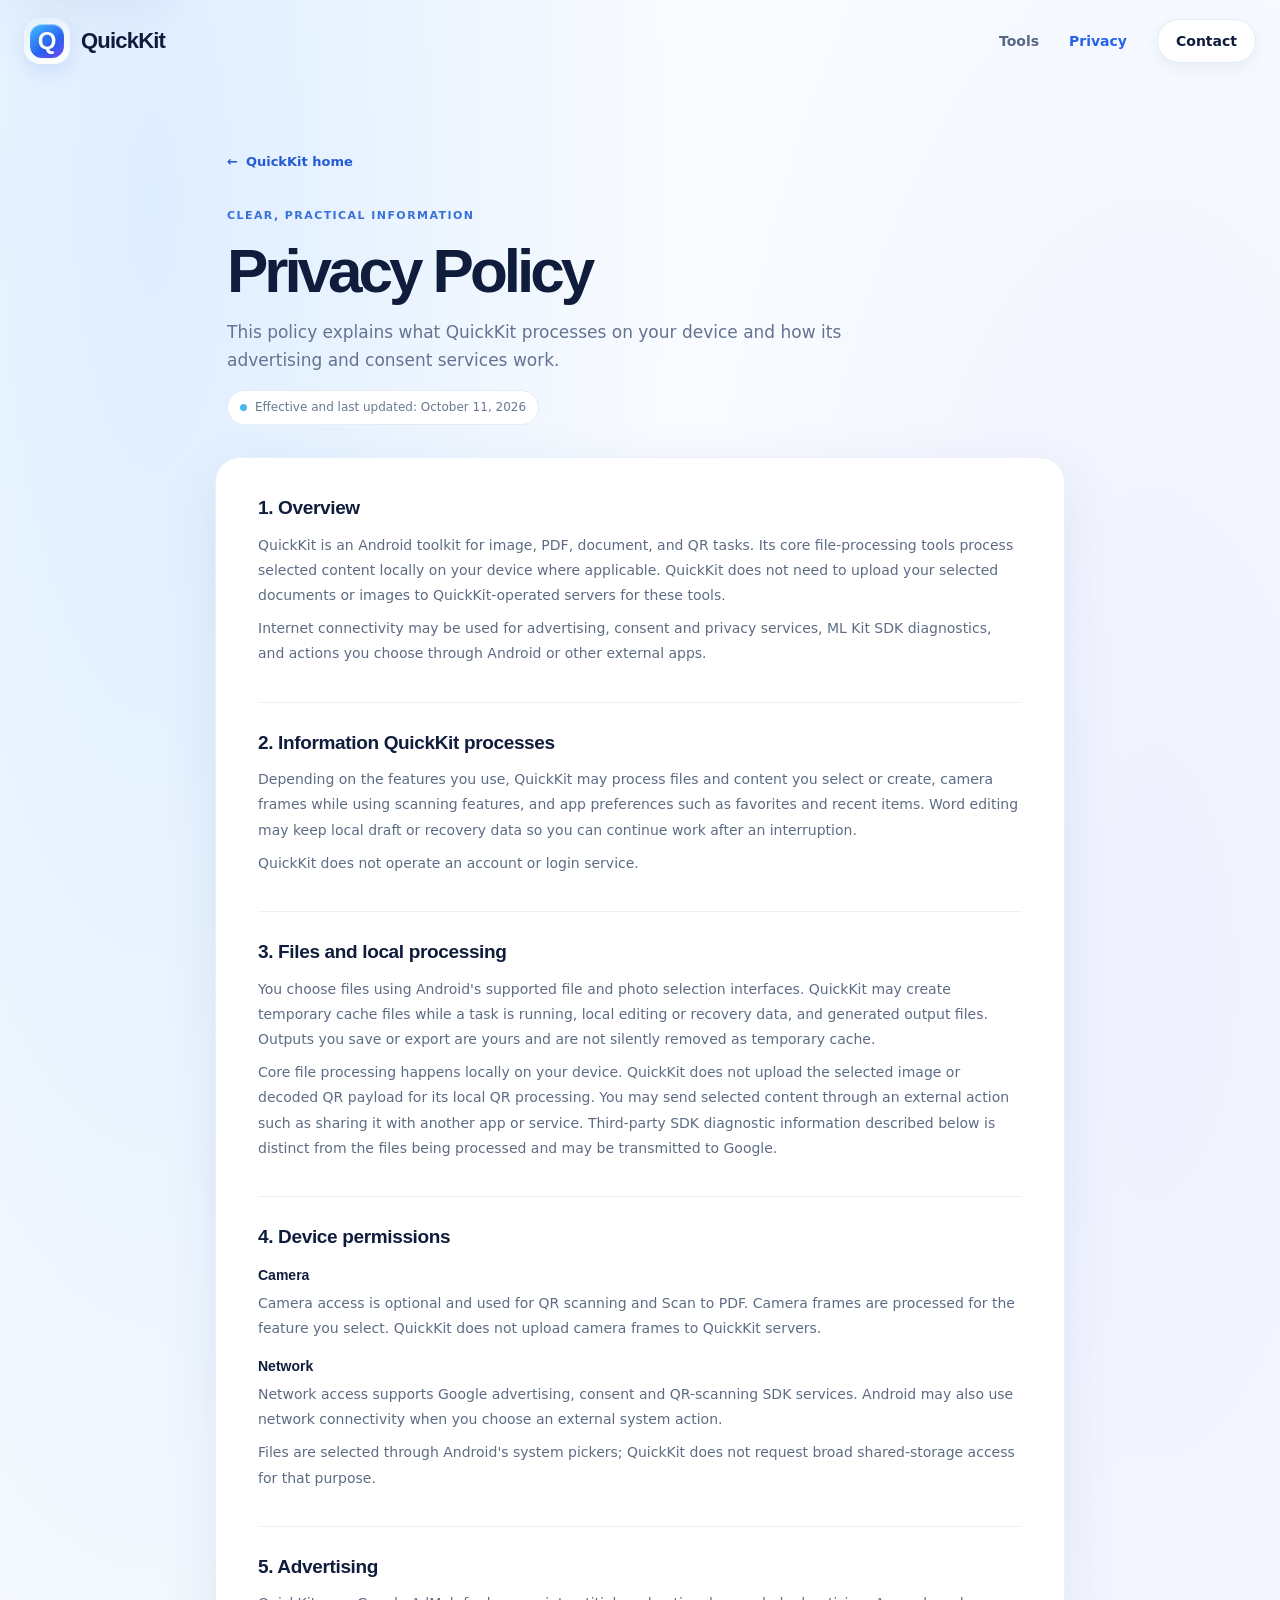
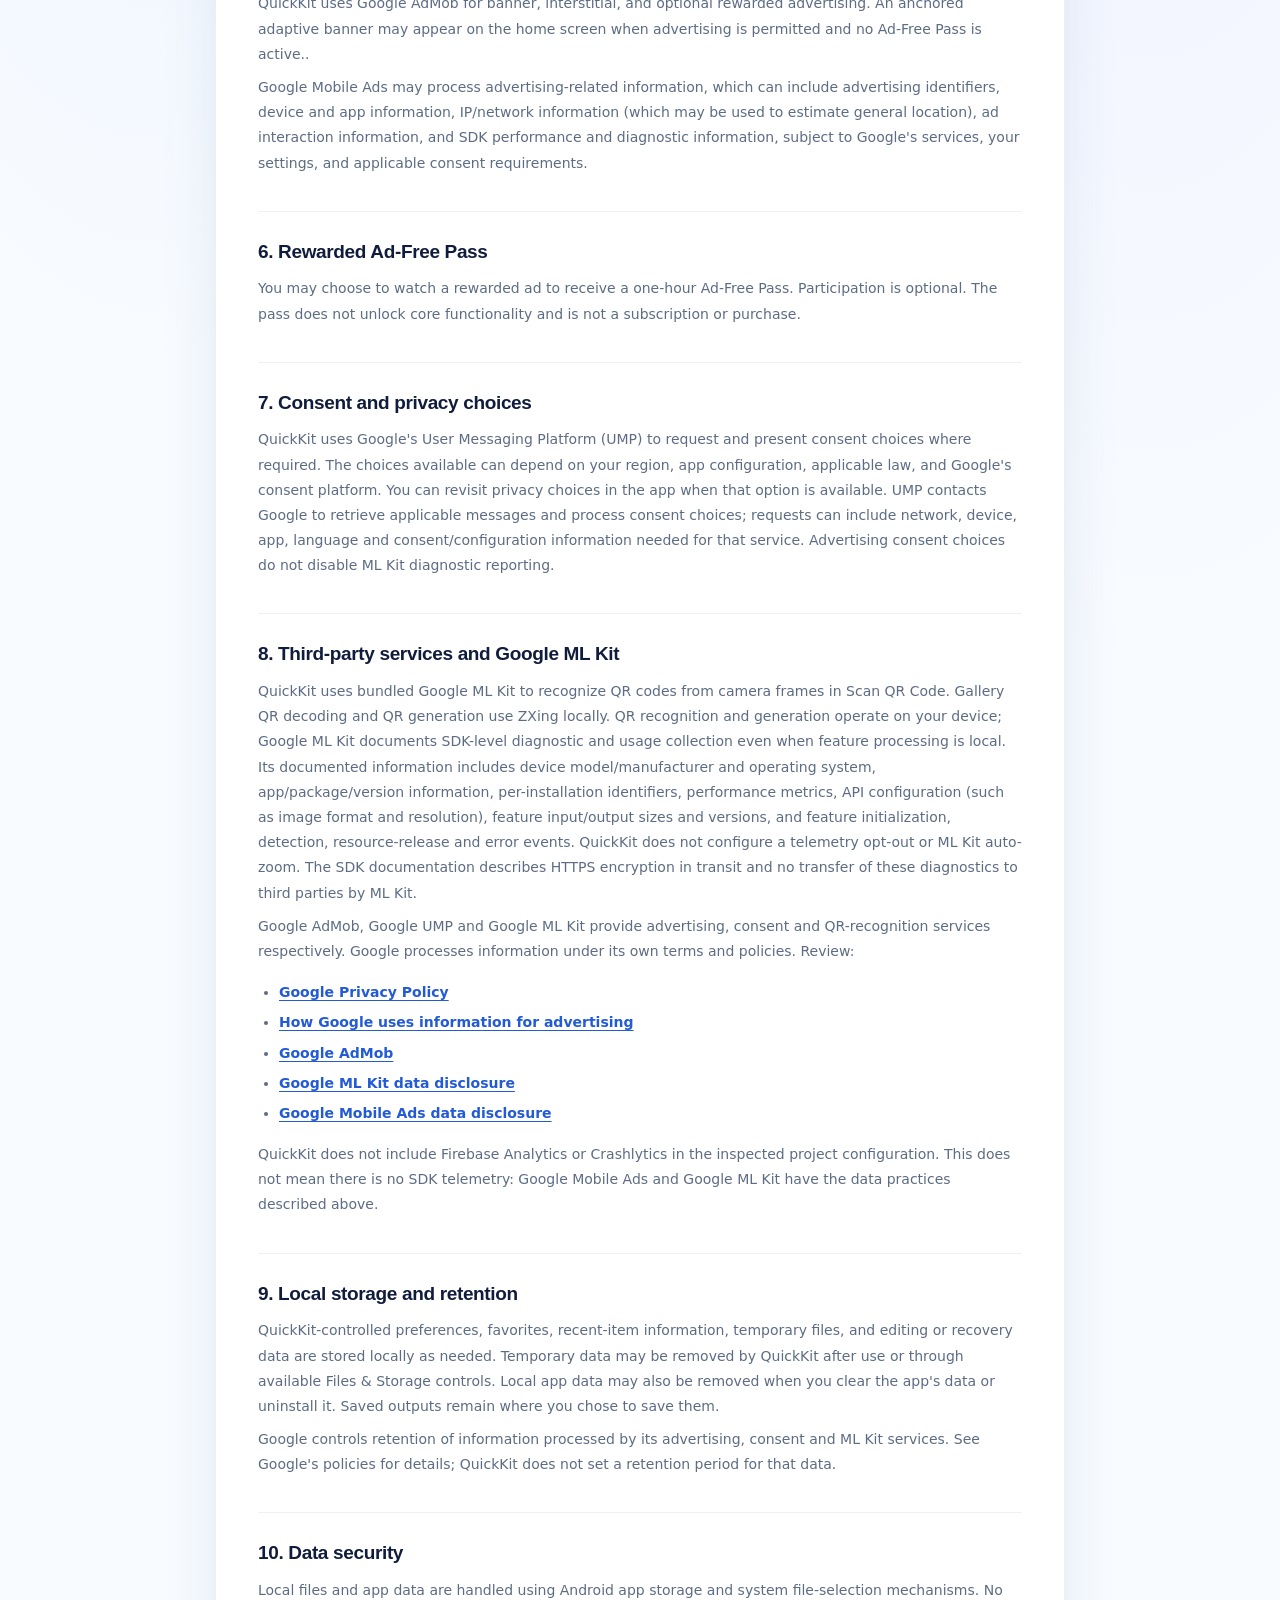
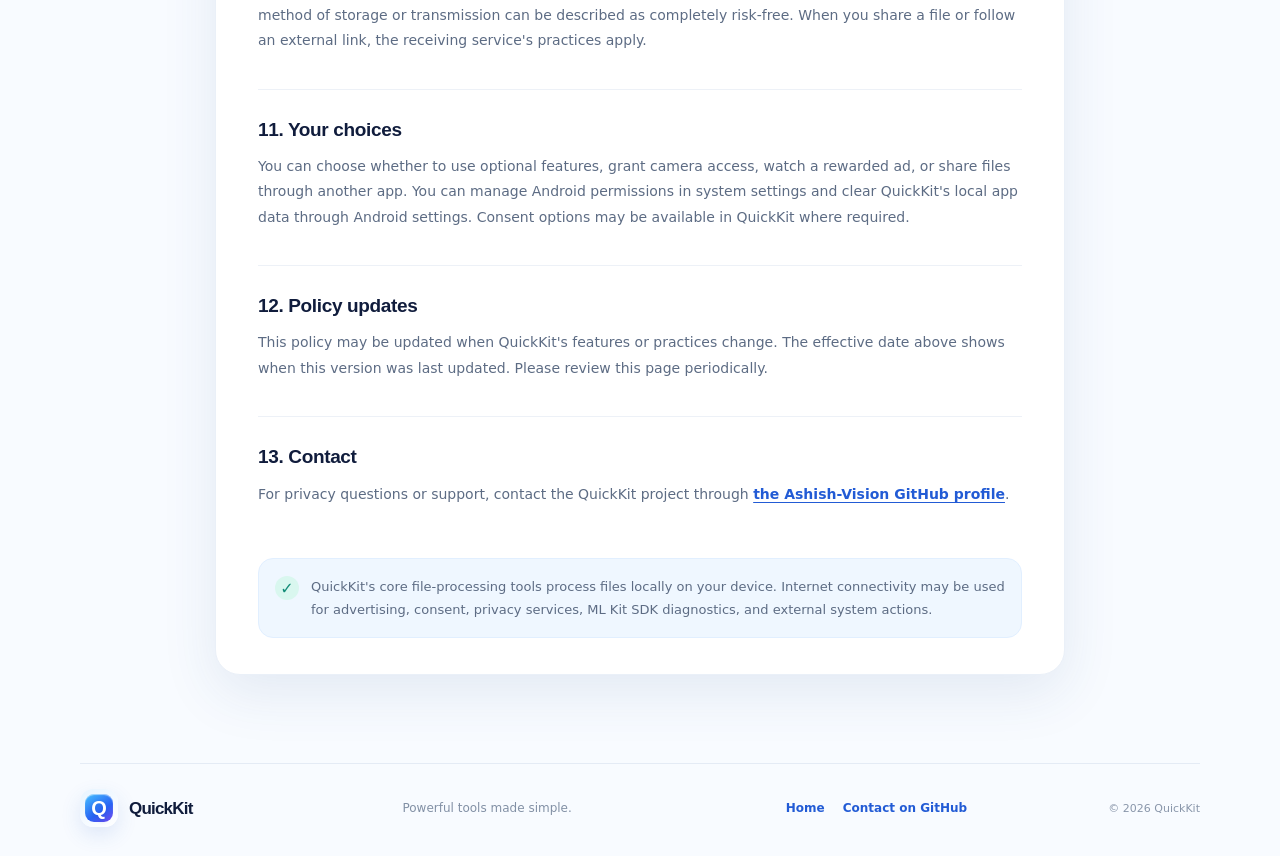
==== commit 485e8bff: "Revise advertising section for clarity and updates Updated advertising section to include banner ads" ====
--- a/privacy.html
+++ b/privacy.html
@@ -20,7 +20,7 @@
       <section><h2>2. Information QuickKit processes</h2><p>Depending on the features you use, QuickKit may process files and content you select or create, camera frames while using scanning features, and app preferences such as favorites and recent items. Word editing may keep local draft or recovery data so you can continue work after an interruption.</p><p>QuickKit does not operate an account or login service.</p></section>
       <section><h2>3. Files and local processing</h2><p>You choose files using Android's supported file and photo selection interfaces. QuickKit may create temporary cache files while a task is running, local editing or recovery data, and generated output files. Outputs you save or export are yours and are not silently removed as temporary cache.</p><p>Core file processing happens locally on your device. QuickKit does not upload the selected image or decoded QR payload for its local QR processing. You may send selected content through an external action such as sharing it with another app or service. Third-party SDK diagnostic information described below is distinct from the files being processed and may be transmitted to Google.</p></section>
       <section><h2>4. Device permissions</h2><h3>Camera</h3><p>Camera access is optional and used for QR scanning and Scan to PDF. Camera frames are processed for the feature you select. QuickKit does not upload camera frames to QuickKit servers.</p><h3>Network</h3><p>Network access supports Google advertising, consent and QR-scanning SDK services. Android may also use network connectivity when you choose an external system action.</p><p>Files are selected through Android's system pickers; QuickKit does not request broad shared-storage access for that purpose.</p></section>
-      <section><h2>5. Advertising</h2><p>QuickKit uses Google AdMob for interstitial and optional rewarded advertising. Interstitial ads may appear at eligible natural breaks after successful tool use. Core tools and actions such as saving, exporting, downloading, sharing, and copying are not gated behind an ad.</p><p>Google Mobile Ads may process advertising-related information, which can include advertising identifiers, device and app information, IP/network information (which may be used to estimate general location), ad interaction information, and SDK performance and diagnostic information, subject to Google's services, your settings, and applicable consent requirements.</p></section>
+      <section><h2>5. Advertising</h2><p>QuickKit uses Google AdMob for banner, interstitial, and optional rewarded advertising. An anchored adaptive banner may appear on the home screen when advertising is permitted and no Ad-Free Pass is active..</p><p>Google Mobile Ads may process advertising-related information, which can include advertising identifiers, device and app information, IP/network information (which may be used to estimate general location), ad interaction information, and SDK performance and diagnostic information, subject to Google's services, your settings, and applicable consent requirements.</p></section>
       <section><h2>6. Rewarded Ad-Free Pass</h2><p>You may choose to watch a rewarded ad to receive a one-hour Ad-Free Pass. Participation is optional. The pass does not unlock core functionality and is not a subscription or purchase.</p></section>
       <section><h2>7. Consent and privacy choices</h2><p>QuickKit uses Google's User Messaging Platform (UMP) to request and present consent choices where required. The choices available can depend on your region, app configuration, applicable law, and Google's consent platform. You can revisit privacy choices in the app when that option is available. UMP contacts Google to retrieve applicable messages and process consent choices; requests can include network, device, app, language and consent/configuration information needed for that service. Advertising consent choices do not disable ML Kit diagnostic reporting.</p></section>
       <section><h2>8. Third-party services and Google ML Kit</h2><p>QuickKit uses bundled Google ML Kit to recognize QR codes from camera frames in Scan QR Code. Gallery QR decoding and QR generation use ZXing locally. QR recognition and generation operate on your device; Google ML Kit documents SDK-level diagnostic and usage collection even when feature processing is local. Its documented information includes device model/manufacturer and operating system, app/package/version information, per-installation identifiers, performance metrics, API configuration (such as image format and resolution), feature input/output sizes and versions, and feature initialization, detection, resource-release and error events. QuickKit does not configure a telemetry opt-out or ML Kit auto-zoom. The SDK documentation describes HTTPS encryption in transit and no transfer of these diagnostics to third parties by ML Kit.</p><p>Google AdMob, Google UMP and Google ML Kit provide advertising, consent and QR-recognition services respectively. Google processes information under its own terms and policies. Review:</p><ul class="policy-links"><li><a href="https://policies.google.com/privacy">Google Privacy Policy</a></li><li><a href="https://policies.google.com/technologies/ads">How Google uses information for advertising</a></li><li><a href="https://admob.google.com/home/">Google AdMob</a></li><li><a href="https://developers.google.com/ml-kit/android-data-disclosure">Google ML Kit data disclosure</a></li><li><a href="https://developers.google.com/admob/android/privacy/play-data-disclosure">Google Mobile Ads data disclosure</a></li></ul><p>QuickKit does not include Firebase Analytics or Crashlytics in the inspected project configuration. This does not mean there is no SDK telemetry: Google Mobile Ads and Google ML Kit have the data practices described above.</p></section>
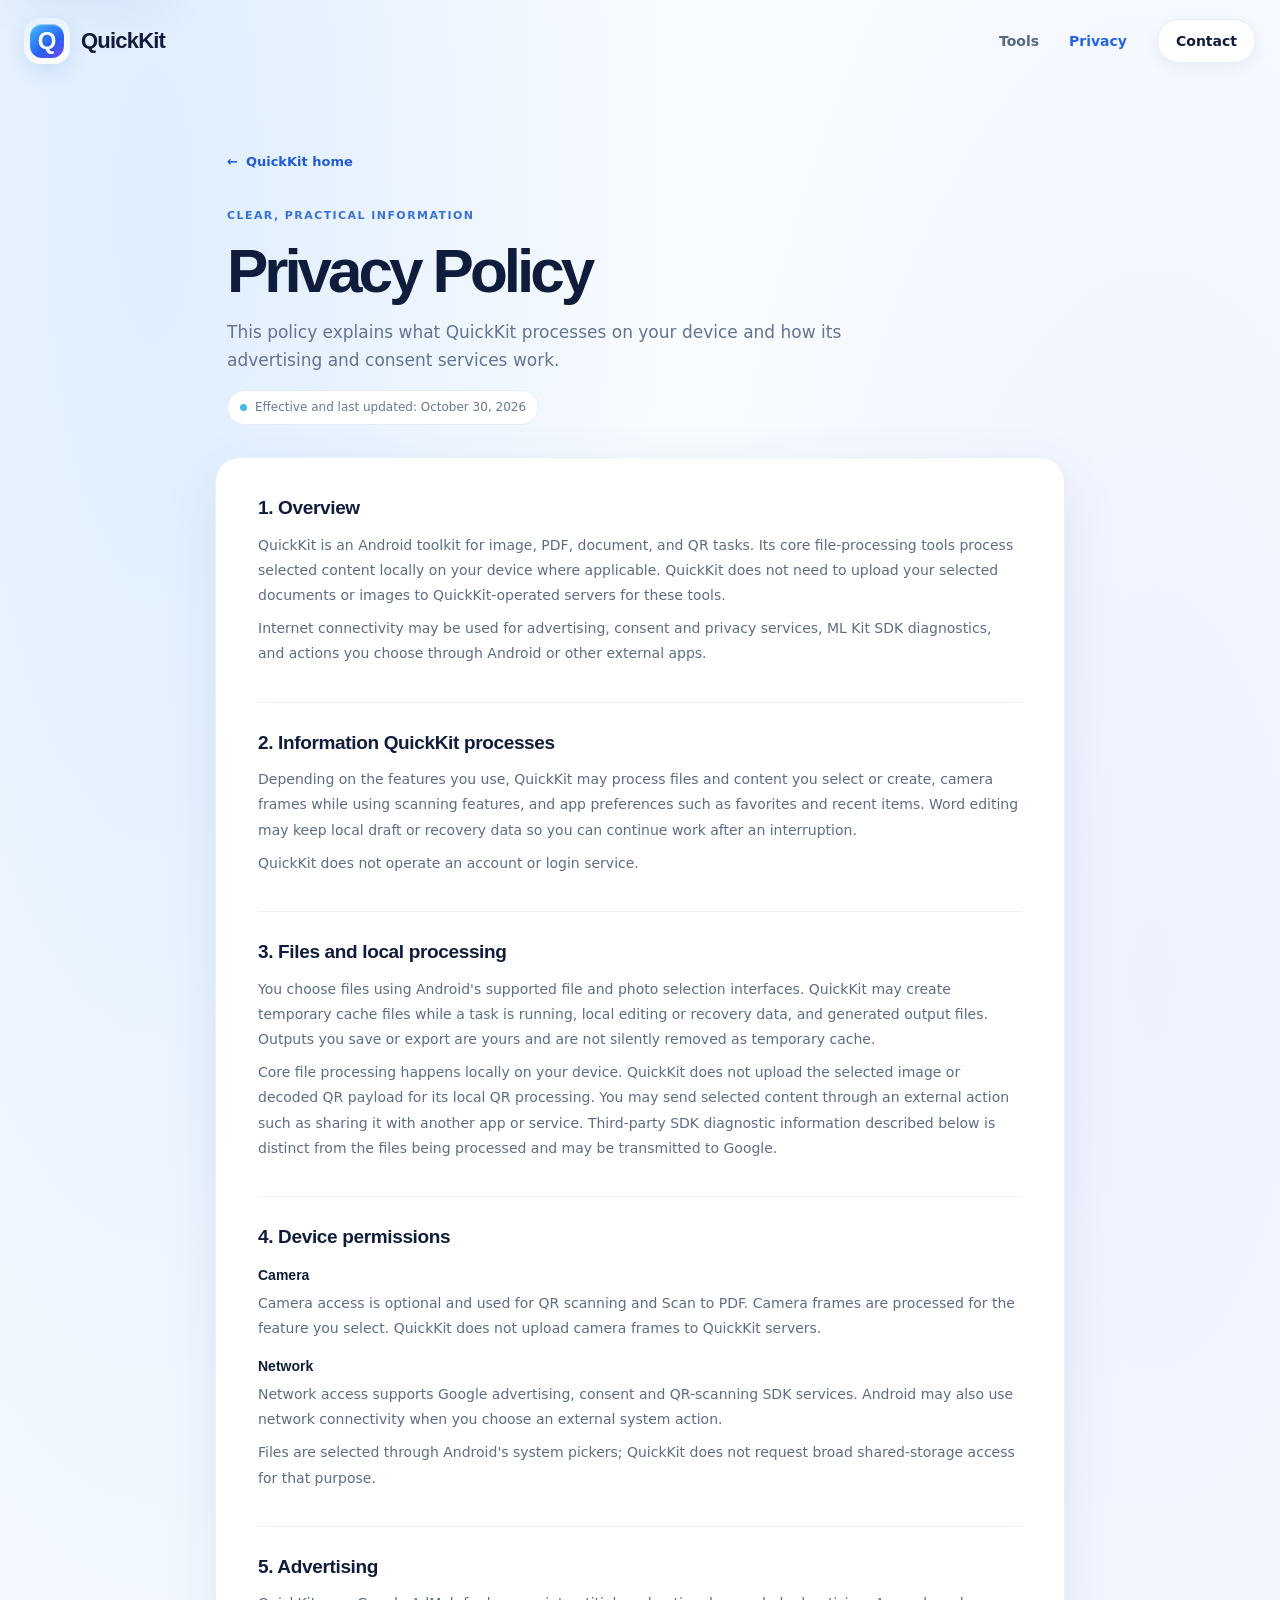
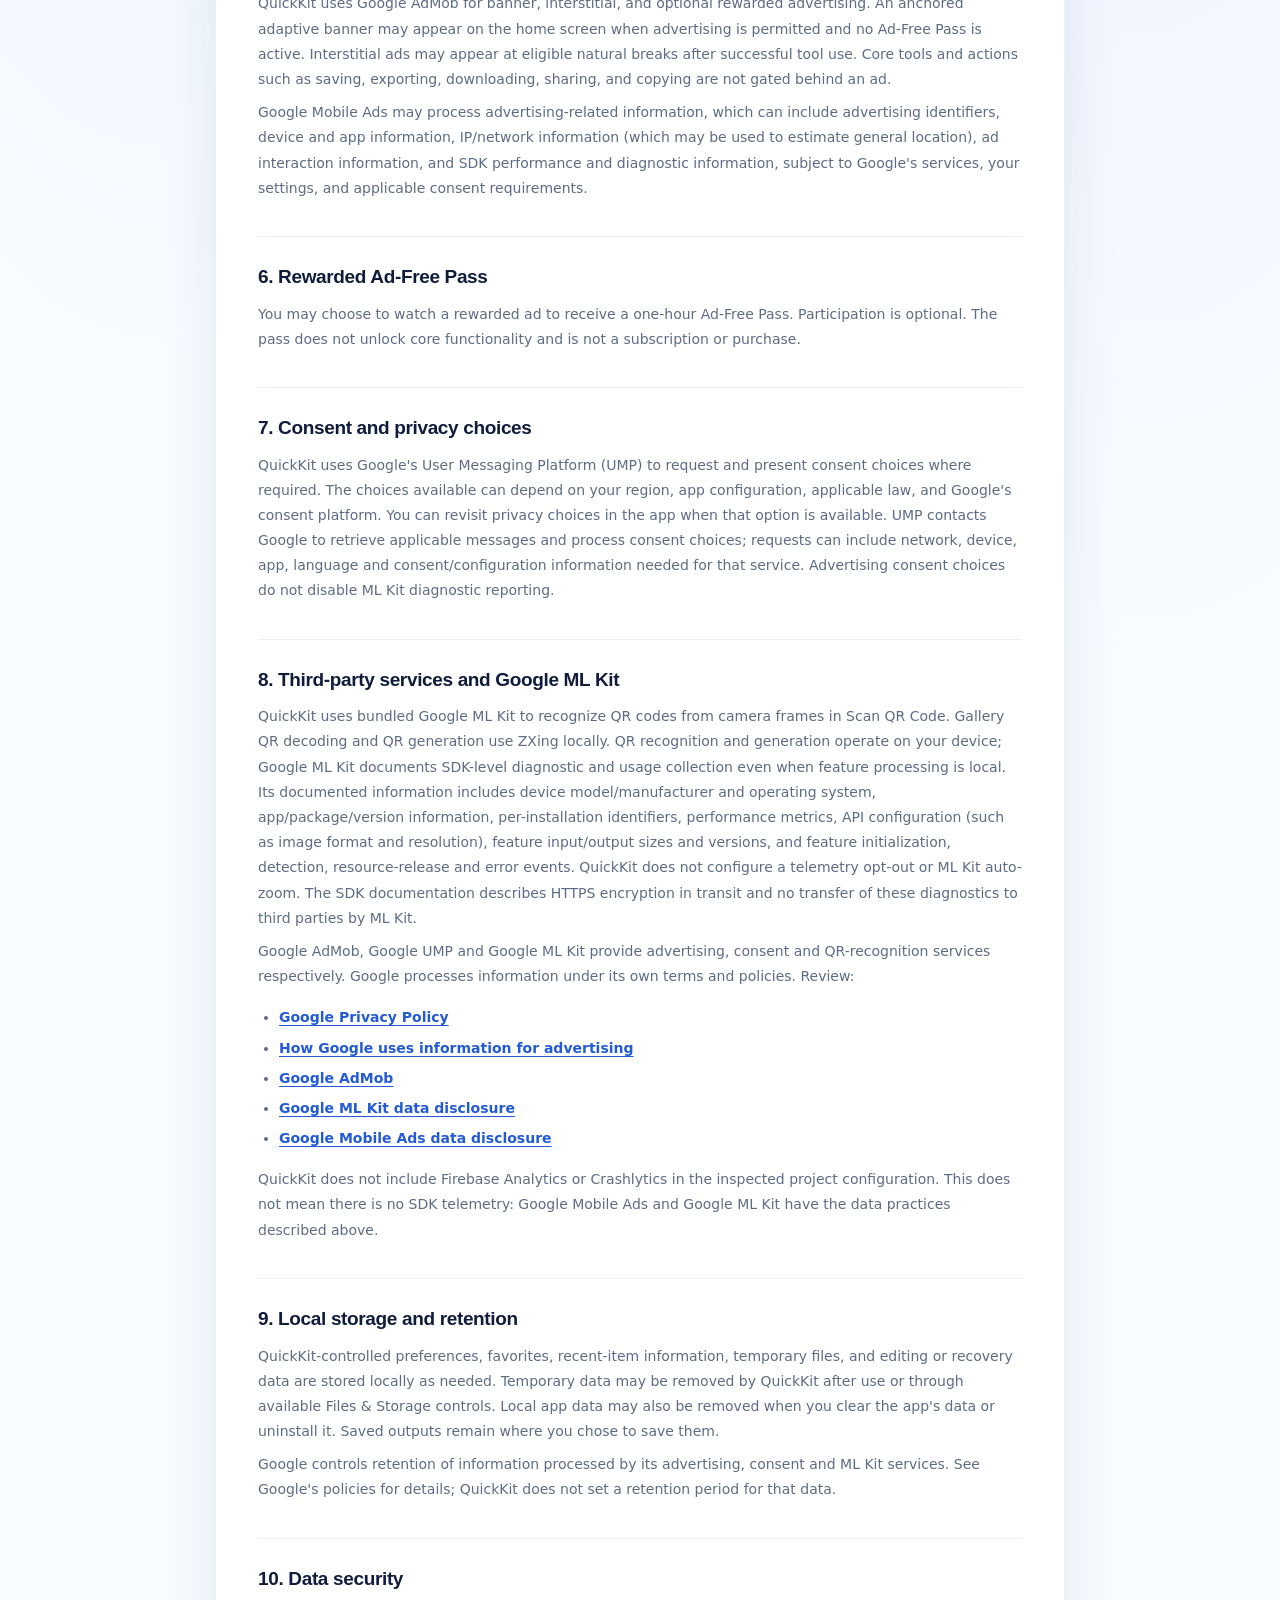
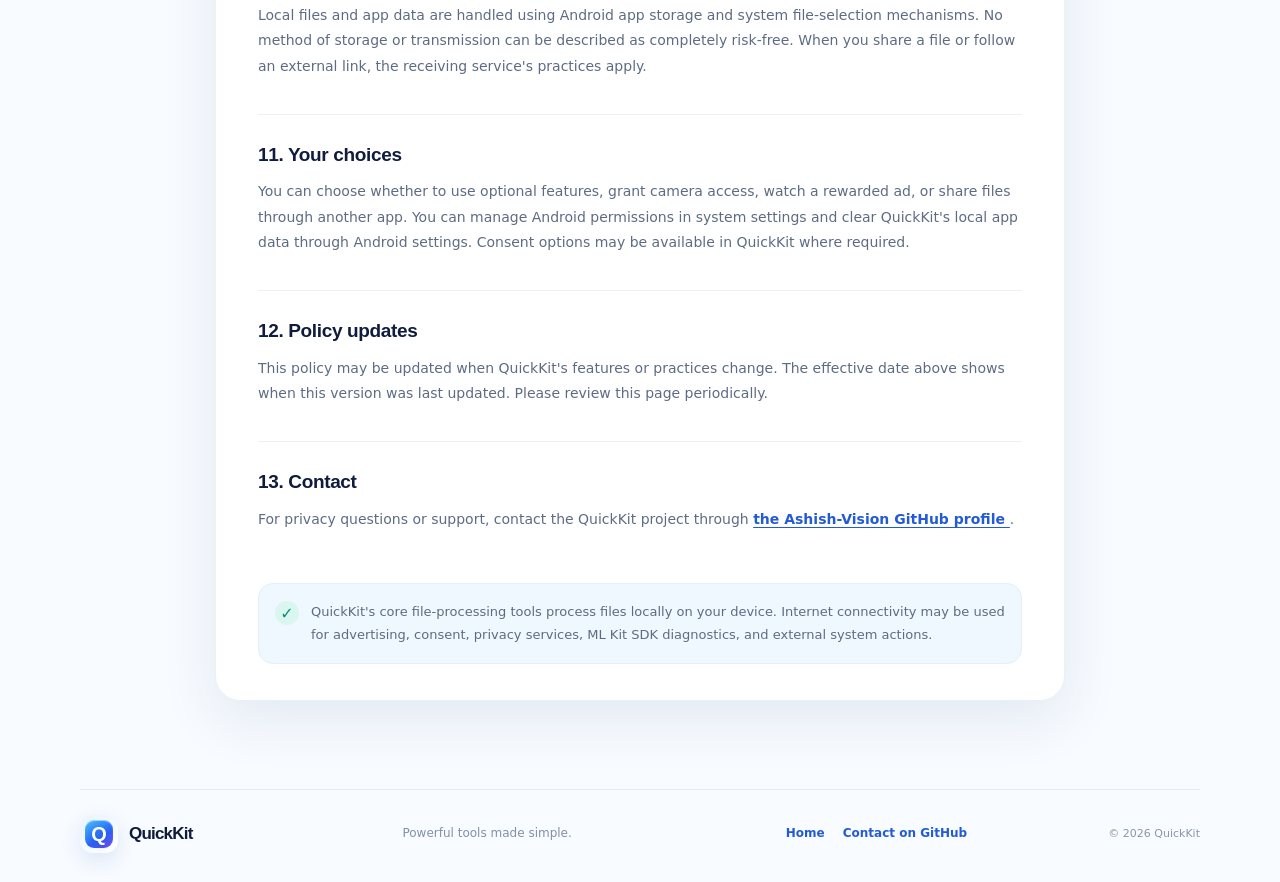
==== commit 5faaf318: "Refactor privacy.html for improved structure and clarity" ====
--- a/privacy.html
+++ b/privacy.html
@@ -1,37 +1,449 @@
+
 <!doctype html>
 <html lang="en">
 <head>
   <meta charset="utf-8">
   <meta name="viewport" content="width=device-width, initial-scale=1">
-  <meta name="description" content="Read how QuickKit processes files, handles local app data, and uses Google advertising, consent and QR-scanning SDK services.">
+
+  <meta
+    name="description"
+    content="Read how QuickKit processes files, handles local app data, and uses Google advertising, consent and QR-scanning SDK services."
+  >
+
   <meta name="theme-color" content="#f5f9ff">
-  <link rel="canonical" href="https://ashish-vision.github.io/quickkit-site/privacy.html">
+
+  <link
+    rel="canonical"
+    href="https://ashish-vision.github.io/quickkit-site/privacy.html"
+  >
+
   <link rel="icon" href="favicon.svg" type="image/svg+xml">
   <link rel="stylesheet" href="styles.css">
+
   <title>Privacy Policy — QuickKit</title>
 </head>
+
 <body>
-  <a class="skip-link" href="#main">Skip to content</a>
-  <header class="site-header"><a class="brand" href="./" aria-label="QuickKit home"><span class="brand-mark" aria-hidden="true"><span>Q</span></span><span class="brand-name">QuickKit</span></a><nav aria-label="Main navigation"><a href="./#tools">Tools</a><a aria-current="page" href="privacy.html">Privacy</a><a class="nav-contact" href="https://github.com/Ashish-Vision">Contact</a></nav></header>
+
+  <a class="skip-link" href="#main">
+    Skip to content
+  </a>
+
+  <header class="site-header">
+    <a class="brand" href="./" aria-label="QuickKit home">
+      <span class="brand-mark" aria-hidden="true">
+        <span>Q</span>
+      </span>
+      <span class="brand-name">QuickKit</span>
+    </a>
+
+    <nav aria-label="Main navigation">
+      <a href="./#tools">Tools</a>
+      <a aria-current="page" href="privacy.html">Privacy</a>
+      <a class="nav-contact" href="https://github.com/Ashish-Vision">
+        Contact
+      </a>
+    </nav>
+  </header>
+
   <main id="main" class="policy-wrap">
-    <div class="policy-intro"><a class="back-link" href="./"><span aria-hidden="true">←</span> QuickKit home</a><p class="eyebrow">Clear, practical information</p><h1>Privacy Policy</h1><p class="policy-lede">This policy explains what QuickKit processes on your device and how its advertising and consent services work.</p><div class="date-pill"><span class="date-dot"></span> Effective and last updated: October 11, 2026</div></div>
+
+    <div class="policy-intro">
+
+      <a class="back-link" href="./">
+        <span aria-hidden="true">←</span> QuickKit home
+      </a>
+
+      <p class="eyebrow">
+        Clear, practical information
+      </p>
+
+      <h1>Privacy Policy</h1>
+
+      <p class="policy-lede">
+        This policy explains what QuickKit processes on your
+        device and how its advertising and consent services work.
+      </p>
+
+      <div class="date-pill">
+        <span class="date-dot"></span>
+        Effective and last updated: October 30, 2026
+      </div>
+
+    </div>
+
     <article class="policy-card">
-      <section><h2>1. Overview</h2><p>QuickKit is an Android toolkit for image, PDF, document, and QR tasks. Its core file-processing tools process selected content locally on your device where applicable. QuickKit does not need to upload your selected documents or images to QuickKit-operated servers for these tools.</p><p>Internet connectivity may be used for advertising, consent and privacy services, ML Kit SDK diagnostics, and actions you choose through Android or other external apps.</p></section>
-      <section><h2>2. Information QuickKit processes</h2><p>Depending on the features you use, QuickKit may process files and content you select or create, camera frames while using scanning features, and app preferences such as favorites and recent items. Word editing may keep local draft or recovery data so you can continue work after an interruption.</p><p>QuickKit does not operate an account or login service.</p></section>
-      <section><h2>3. Files and local processing</h2><p>You choose files using Android's supported file and photo selection interfaces. QuickKit may create temporary cache files while a task is running, local editing or recovery data, and generated output files. Outputs you save or export are yours and are not silently removed as temporary cache.</p><p>Core file processing happens locally on your device. QuickKit does not upload the selected image or decoded QR payload for its local QR processing. You may send selected content through an external action such as sharing it with another app or service. Third-party SDK diagnostic information described below is distinct from the files being processed and may be transmitted to Google.</p></section>
-      <section><h2>4. Device permissions</h2><h3>Camera</h3><p>Camera access is optional and used for QR scanning and Scan to PDF. Camera frames are processed for the feature you select. QuickKit does not upload camera frames to QuickKit servers.</p><h3>Network</h3><p>Network access supports Google advertising, consent and QR-scanning SDK services. Android may also use network connectivity when you choose an external system action.</p><p>Files are selected through Android's system pickers; QuickKit does not request broad shared-storage access for that purpose.</p></section>
-      <section><h2>5. Advertising</h2><p>QuickKit uses Google AdMob for banner, interstitial, and optional rewarded advertising. An anchored adaptive banner may appear on the home screen when advertising is permitted and no Ad-Free Pass is active..</p><p>Google Mobile Ads may process advertising-related information, which can include advertising identifiers, device and app information, IP/network information (which may be used to estimate general location), ad interaction information, and SDK performance and diagnostic information, subject to Google's services, your settings, and applicable consent requirements.</p></section>
-      <section><h2>6. Rewarded Ad-Free Pass</h2><p>You may choose to watch a rewarded ad to receive a one-hour Ad-Free Pass. Participation is optional. The pass does not unlock core functionality and is not a subscription or purchase.</p></section>
-      <section><h2>7. Consent and privacy choices</h2><p>QuickKit uses Google's User Messaging Platform (UMP) to request and present consent choices where required. The choices available can depend on your region, app configuration, applicable law, and Google's consent platform. You can revisit privacy choices in the app when that option is available. UMP contacts Google to retrieve applicable messages and process consent choices; requests can include network, device, app, language and consent/configuration information needed for that service. Advertising consent choices do not disable ML Kit diagnostic reporting.</p></section>
-      <section><h2>8. Third-party services and Google ML Kit</h2><p>QuickKit uses bundled Google ML Kit to recognize QR codes from camera frames in Scan QR Code. Gallery QR decoding and QR generation use ZXing locally. QR recognition and generation operate on your device; Google ML Kit documents SDK-level diagnostic and usage collection even when feature processing is local. Its documented information includes device model/manufacturer and operating system, app/package/version information, per-installation identifiers, performance metrics, API configuration (such as image format and resolution), feature input/output sizes and versions, and feature initialization, detection, resource-release and error events. QuickKit does not configure a telemetry opt-out or ML Kit auto-zoom. The SDK documentation describes HTTPS encryption in transit and no transfer of these diagnostics to third parties by ML Kit.</p><p>Google AdMob, Google UMP and Google ML Kit provide advertising, consent and QR-recognition services respectively. Google processes information under its own terms and policies. Review:</p><ul class="policy-links"><li><a href="https://policies.google.com/privacy">Google Privacy Policy</a></li><li><a href="https://policies.google.com/technologies/ads">How Google uses information for advertising</a></li><li><a href="https://admob.google.com/home/">Google AdMob</a></li><li><a href="https://developers.google.com/ml-kit/android-data-disclosure">Google ML Kit data disclosure</a></li><li><a href="https://developers.google.com/admob/android/privacy/play-data-disclosure">Google Mobile Ads data disclosure</a></li></ul><p>QuickKit does not include Firebase Analytics or Crashlytics in the inspected project configuration. This does not mean there is no SDK telemetry: Google Mobile Ads and Google ML Kit have the data practices described above.</p></section>
-      <section><h2>9. Local storage and retention</h2><p>QuickKit-controlled preferences, favorites, recent-item information, temporary files, and editing or recovery data are stored locally as needed. Temporary data may be removed by QuickKit after use or through available Files &amp; Storage controls. Local app data may also be removed when you clear the app's data or uninstall it. Saved outputs remain where you chose to save them.</p><p>Google controls retention of information processed by its advertising, consent and ML Kit services. See Google's policies for details; QuickKit does not set a retention period for that data.</p></section>
-      <section><h2>10. Data security</h2><p>Local files and app data are handled using Android app storage and system file-selection mechanisms. No method of storage or transmission can be described as completely risk-free. When you share a file or follow an external link, the receiving service's practices apply.</p></section>
-      <section><h2>11. Your choices</h2><p>You can choose whether to use optional features, grant camera access, watch a rewarded ad, or share files through another app. You can manage Android permissions in system settings and clear QuickKit's local app data through Android settings. Consent options may be available in QuickKit where required.</p></section>
-      <section><h2>12. Policy updates</h2><p>This policy may be updated when QuickKit's features or practices change. The effective date above shows when this version was last updated. Please review this page periodically.</p></section>
-      <section><h2>13. Contact</h2><p>For privacy questions or support, contact the QuickKit project through <a href="https://github.com/Ashish-Vision">the Ashish-Vision GitHub profile</a>.</p></section>
-      <div class="policy-footnote"><span class="check-icon" aria-hidden="true">✓</span><p>QuickKit's core file-processing tools process files locally on your device. Internet connectivity may be used for advertising, consent, privacy services, ML Kit SDK diagnostics, and external system actions.</p></div>
+
+      <!-- SECTION 1: OVERVIEW -->
+
+      <section>
+        <h2>1. Overview</h2>
+
+        <p>
+          QuickKit is an Android toolkit for image, PDF,
+          document, and QR tasks. Its core file-processing
+          tools process selected content locally on your
+          device where applicable. QuickKit does not need
+          to upload your selected documents or images to
+          QuickKit-operated servers for these tools.
+        </p>
+
+        <p>
+          Internet connectivity may be used for advertising,
+          consent and privacy services, ML Kit SDK diagnostics,
+          and actions you choose through Android or other
+          external apps.
+        </p>
+      </section>
+
+      <!-- SECTION 2: INFORMATION PROCESSED -->
+
+      <section>
+        <h2>2. Information QuickKit processes</h2>
+
+        <p>
+          Depending on the features you use, QuickKit may
+          process files and content you select or create,
+          camera frames while using scanning features,
+          and app preferences such as favorites and recent
+          items. Word editing may keep local draft or
+          recovery data so you can continue work after
+          an interruption.
+        </p>
+
+        <p>
+          QuickKit does not operate an account or login service.
+        </p>
+      </section>
+
+      <!-- SECTION 3: LOCAL FILE PROCESSING -->
+
+      <section>
+        <h2>3. Files and local processing</h2>
+
+        <p>
+          You choose files using Android's supported file
+          and photo selection interfaces. QuickKit may
+          create temporary cache files while a task is
+          running, local editing or recovery data, and
+          generated output files. Outputs you save or
+          export are yours and are not silently removed
+          as temporary cache.
+        </p>
+
+        <p>
+          Core file processing happens locally on your
+          device. QuickKit does not upload the selected
+          image or decoded QR payload for its local QR
+          processing. You may send selected content through
+          an external action such as sharing it with
+          another app or service. Third-party SDK diagnostic
+          information described below is distinct from
+          the files being processed and may be transmitted
+          to Google.
+        </p>
+      </section>
+
+      <!-- SECTION 4: DEVICE PERMISSIONS -->
+
+      <section>
+        <h2>4. Device permissions</h2>
+
+        <h3>Camera</h3>
+
+        <p>
+          Camera access is optional and used for QR
+          scanning and Scan to PDF. Camera frames are
+          processed for the feature you select. QuickKit
+          does not upload camera frames to QuickKit servers.
+        </p>
+
+        <h3>Network</h3>
+
+        <p>
+          Network access supports Google advertising,
+          consent and QR-scanning SDK services. Android
+          may also use network connectivity when you
+          choose an external system action.
+        </p>
+
+        <p>
+          Files are selected through Android's system
+          pickers; QuickKit does not request broad
+          shared-storage access for that purpose.
+        </p>
+      </section>
+
+      <!-- SECTION 5: ADVERTISING -->
+
+      <section>
+        <h2>5. Advertising</h2>
+
+        <p>
+          QuickKit uses Google AdMob for banner,
+          interstitial, and optional rewarded advertising.
+          An anchored adaptive banner may appear on the
+          home screen when advertising is permitted and
+          no Ad-Free Pass is active. Interstitial ads may
+          appear at eligible natural breaks after successful
+          tool use. Core tools and actions such as saving,
+          exporting, downloading, sharing, and copying are
+          not gated behind an ad.
+        </p>
+
+        <p>
+          Google Mobile Ads may process advertising-related
+          information, which can include advertising
+          identifiers, device and app information,
+          IP/network information (which may be used to
+          estimate general location), ad interaction
+          information, and SDK performance and diagnostic
+          information, subject to Google's services,
+          your settings, and applicable consent requirements.
+        </p>
+      </section>
+
+      <!-- SECTION 6: REWARDED AD-FREE PASS -->
+
+      <section>
+        <h2>6. Rewarded Ad-Free Pass</h2>
+
+        <p>
+          You may choose to watch a rewarded ad to receive
+          a one-hour Ad-Free Pass. Participation is optional.
+          The pass does not unlock core functionality and
+          is not a subscription or purchase.
+        </p>
+      </section>
+
+      <!-- SECTION 7: CONSENT AND PRIVACY -->
+
+      <section>
+        <h2>7. Consent and privacy choices</h2>
+
+        <p>
+          QuickKit uses Google's User Messaging Platform
+          (UMP) to request and present consent choices
+          where required. The choices available can
+          depend on your region, app configuration,
+          applicable law, and Google's consent platform.
+          You can revisit privacy choices in the app
+          when that option is available. UMP contacts
+          Google to retrieve applicable messages and
+          process consent choices; requests can include
+          network, device, app, language and
+          consent/configuration information needed for
+          that service. Advertising consent choices
+          do not disable ML Kit diagnostic reporting.
+        </p>
+      </section>
+
+      <!-- SECTION 8: THIRD-PARTY SERVICES -->
+
+      <section>
+        <h2>8. Third-party services and Google ML Kit</h2>
+
+        <p>
+          QuickKit uses bundled Google ML Kit to recognize
+          QR codes from camera frames in Scan QR Code.
+          Gallery QR decoding and QR generation use ZXing
+          locally. QR recognition and generation operate
+          on your device; Google ML Kit documents SDK-level
+          diagnostic and usage collection even when feature
+          processing is local. Its documented information
+          includes device model/manufacturer and operating
+          system, app/package/version information,
+          per-installation identifiers, performance metrics,
+          API configuration (such as image format and
+          resolution), feature input/output sizes and
+          versions, and feature initialization, detection,
+          resource-release and error events. QuickKit does
+          not configure a telemetry opt-out or ML Kit
+          auto-zoom. The SDK documentation describes HTTPS
+          encryption in transit and no transfer of these
+          diagnostics to third parties by ML Kit.
+        </p>
+
+        <p>
+          Google AdMob, Google UMP and Google ML Kit provide
+          advertising, consent and QR-recognition services
+          respectively. Google processes information under
+          its own terms and policies. Review:
+        </p>
+
+        <ul class="policy-links">
+
+          <li>
+            <a href="https://policies.google.com/privacy">
+              Google Privacy Policy
+            </a>
+          </li>
+
+          <li>
+            <a href="https://policies.google.com/technologies/ads">
+              How Google uses information for advertising
+            </a>
+          </li>
+
+          <li>
+            <a href="https://admob.google.com/home/">
+              Google AdMob
+            </a>
+          </li>
+
+          <li>
+            <a href="https://developers.google.com/ml-kit/android-data-disclosure">
+              Google ML Kit data disclosure
+            </a>
+          </li>
+
+          <li>
+            <a href="https://developers.google.com/admob/android/privacy/play-data-disclosure">
+              Google Mobile Ads data disclosure
+            </a>
+          </li>
+
+        </ul>
+
+        <p>
+          QuickKit does not include Firebase Analytics
+          or Crashlytics in the inspected project
+          configuration. This does not mean there is
+          no SDK telemetry: Google Mobile Ads and
+          Google ML Kit have the data practices
+          described above.
+        </p>
+      </section>
+
+      <!-- SECTION 9: STORAGE AND RETENTION -->
+
+      <section>
+        <h2>9. Local storage and retention</h2>
+
+        <p>
+          QuickKit-controlled preferences, favorites,
+          recent-item information, temporary files,
+          and editing or recovery data are stored
+          locally as needed. Temporary data may be
+          removed by QuickKit after use or through
+          available Files &amp; Storage controls.
+          Local app data may also be removed when you
+          clear the app's data or uninstall it.
+          Saved outputs remain where you chose to save them.
+        </p>
+
+        <p>
+          Google controls retention of information
+          processed by its advertising, consent and
+          ML Kit services. See Google's policies for
+          details; QuickKit does not set a retention
+          period for that data.
+        </p>
+      </section>
+
+      <!-- SECTION 10: DATA SECURITY -->
+
+      <section>
+        <h2>10. Data security</h2>
+
+        <p>
+          Local files and app data are handled using
+          Android app storage and system file-selection
+          mechanisms. No method of storage or transmission
+          can be described as completely risk-free.
+          When you share a file or follow an external
+          link, the receiving service's practices apply.
+        </p>
+      </section>
+
+      <!-- SECTION 11: USER CHOICES -->
+
+      <section>
+        <h2>11. Your choices</h2>
+
+        <p>
+          You can choose whether to use optional features,
+          grant camera access, watch a rewarded ad, or
+          share files through another app. You can manage
+          Android permissions in system settings and
+          clear QuickKit's local app data through Android
+          settings. Consent options may be available in
+          QuickKit where required.
+        </p>
+      </section>
+
+      <!-- SECTION 12: POLICY UPDATES -->
+
+      <section>
+        <h2>12. Policy updates</h2>
+
+        <p>
+          This policy may be updated when QuickKit's
+          features or practices change. The effective
+          date above shows when this version was last
+          updated. Please review this page periodically.
+        </p>
+      </section>
+
+      <!-- SECTION 13: CONTACT -->
+
+      <section>
+        <h2>13. Contact</h2>
+
+        <p>
+          For privacy questions or support, contact
+          the QuickKit project through
+          <a href="https://github.com/Ashish-Vision">
+            the Ashish-Vision GitHub profile
+          </a>.
+        </p>
+      </section>
+
+      <!-- POLICY SUMMARY -->
+
+      <div class="policy-footnote">
+
+        <span class="check-icon" aria-hidden="true">
+          ✓
+        </span>
+
+        <p>
+          QuickKit's core file-processing tools process
+          files locally on your device. Internet
+          connectivity may be used for advertising,
+          consent, privacy services, ML Kit SDK
+          diagnostics, and external system actions.
+        </p>
+
+      </div>
+
     </article>
+
   </main>
-  <footer class="site-footer wrap"><a class="brand footer-brand" href="./"><span class="brand-mark brand-mark-small" aria-hidden="true"><span>Q</span></span><span class="brand-name">QuickKit</span></a><p>Powerful tools made simple.</p><div class="footer-links"><a href="./">Home</a><a href="https://github.com/Ashish-Vision">Contact on GitHub</a></div><small>© 2026 QuickKit</small></footer>
+
+  <!-- FOOTER -->
+
+  <footer class="site-footer wrap">
+
+    <a class="brand footer-brand" href="./">
+      <span class="brand-mark brand-mark-small" aria-hidden="true">
+        <span>Q</span>
+      </span>
+      <span class="brand-name">QuickKit</span>
+    </a>
+
+    <p>Powerful tools made simple.</p>
+
+    <div class="footer-links">
+      <a href="./">Home</a>
+      <a href="https://github.com/Ashish-Vision">
+        Contact on GitHub
+      </a>
+    </div>
+
+    <small>© 2026 QuickKit</small>
+
+  </footer>
+
 </body>
 </html>
